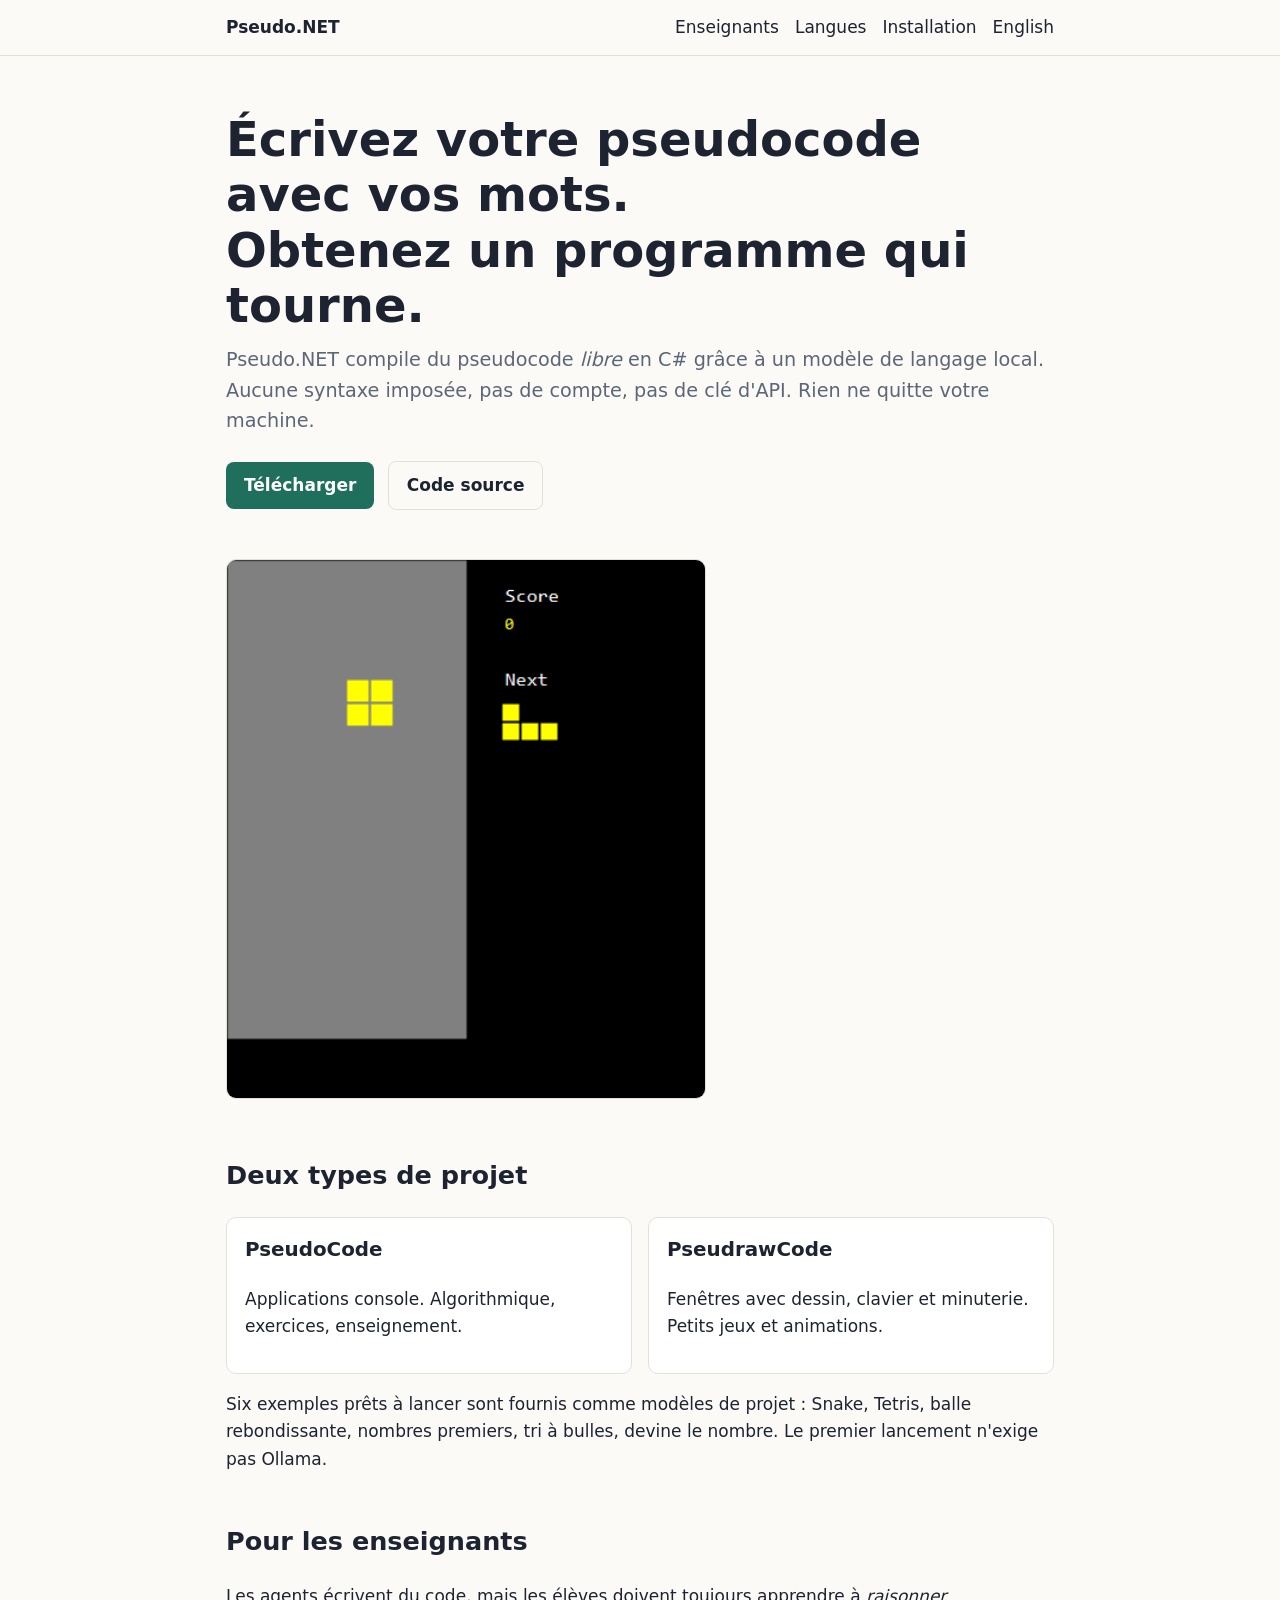
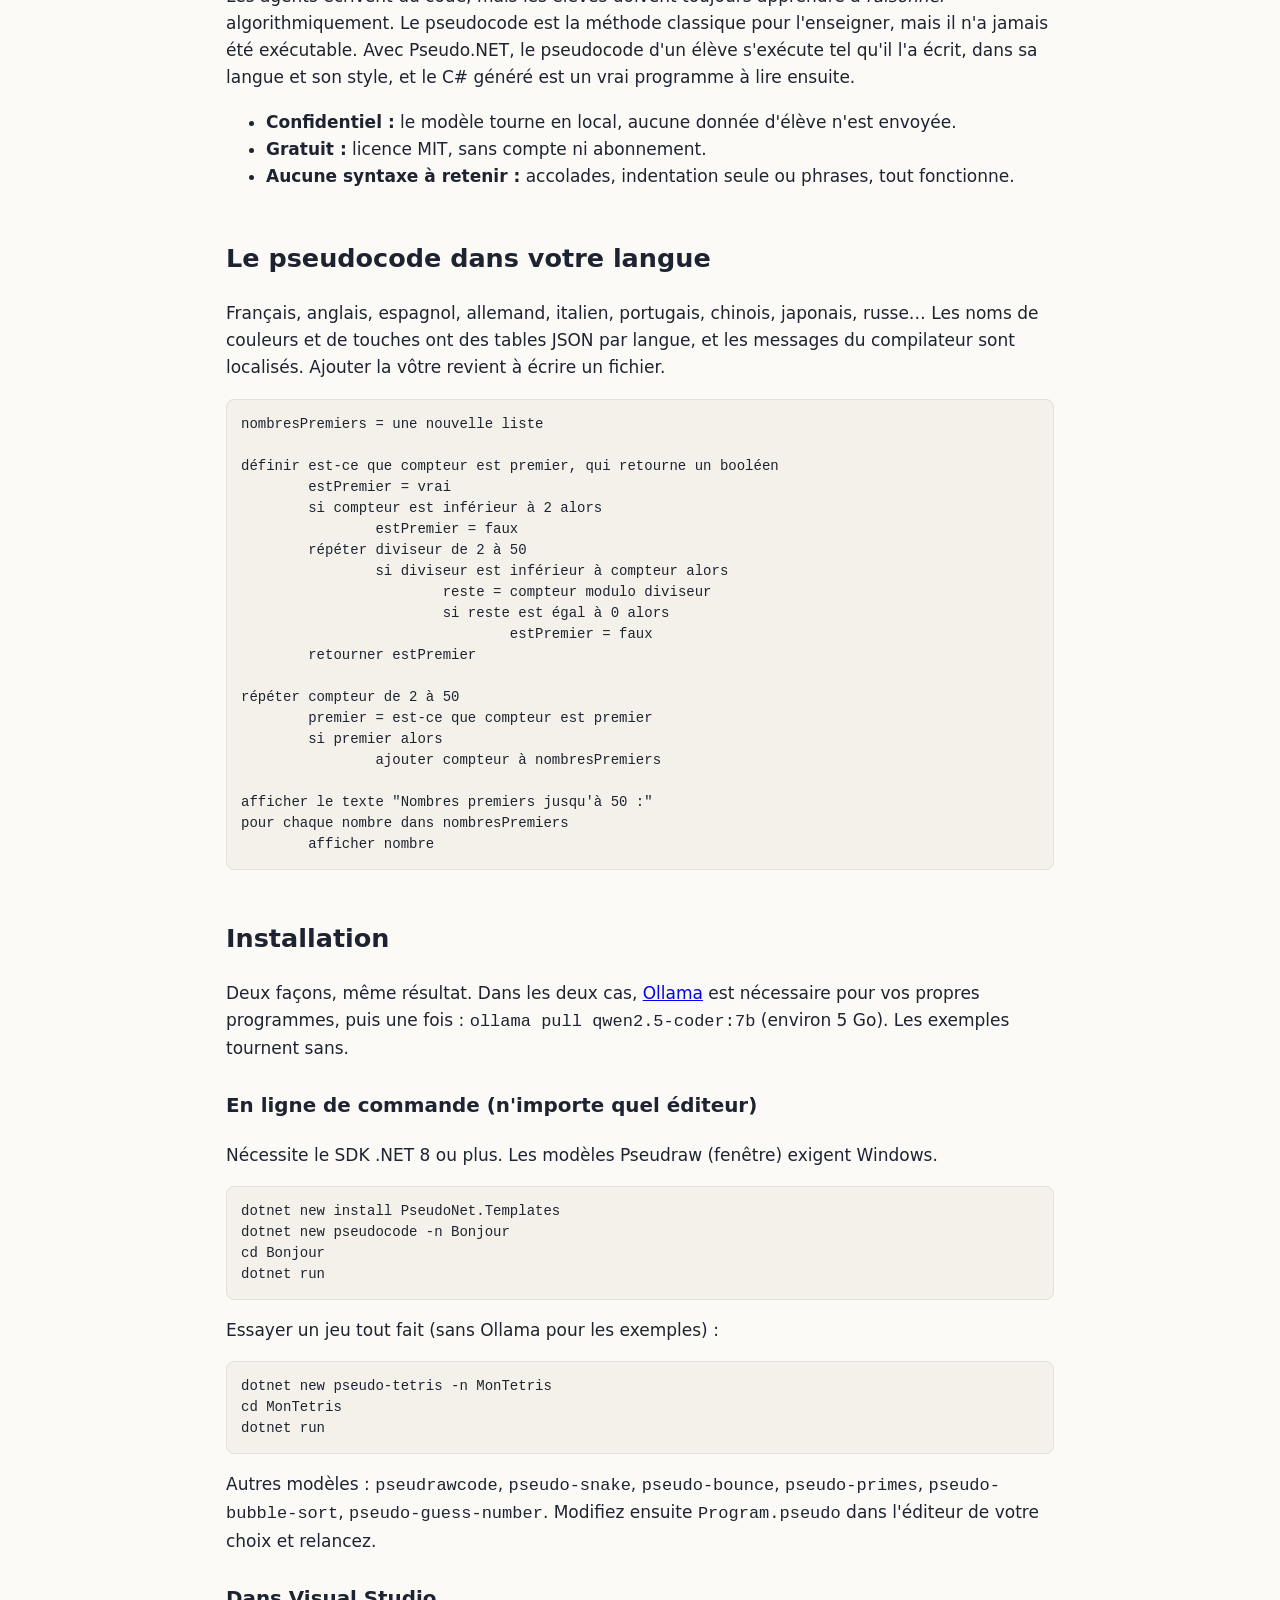
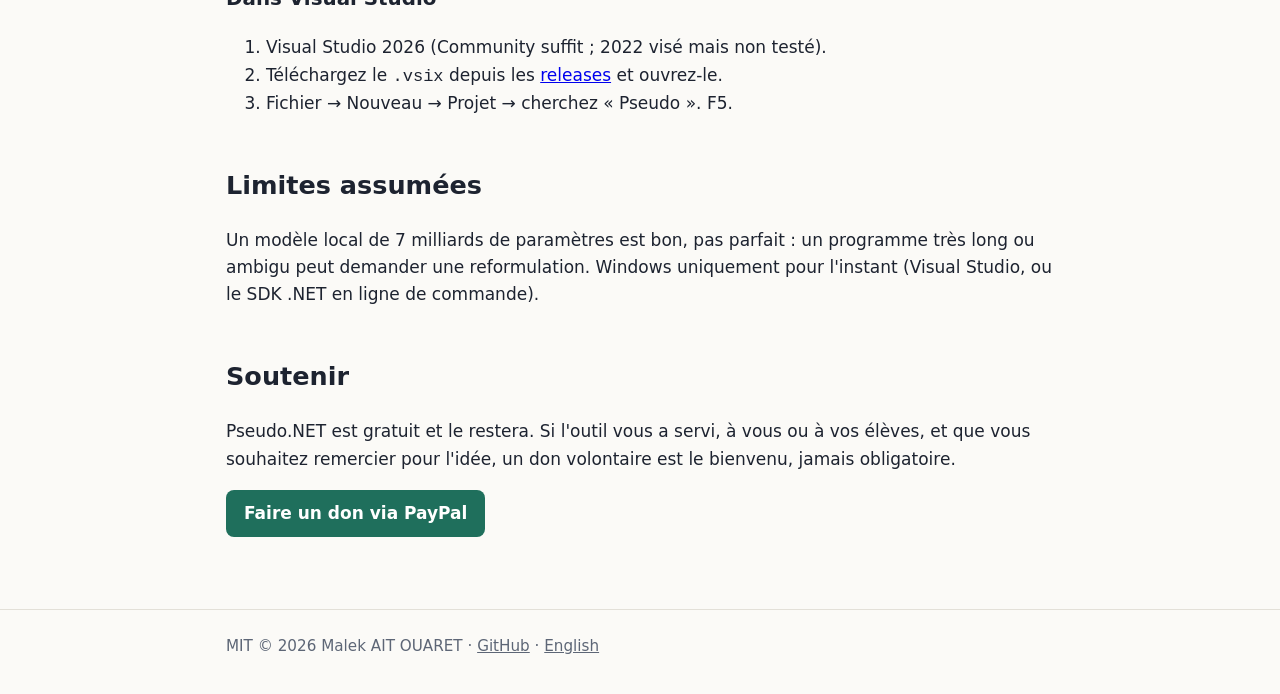
==== fr/index.html @ 1992e09d "Pseudo.NET website (English and French) Co-Authored-By: Claude Sonnet 5.5 <noreply@anthropic.com>" ====
<!doctype html>
<html lang="fr">
<head>
<meta charset="utf-8">
<meta name="viewport" content="width=device-width, initial-scale=1">
<title>Pseudo.NET</title>
<meta name="description" content="Écrivez du pseudocode libre dans votre langue et compilez-le en C# avec un LLM local. Gratuit, MIT, sans compte, rien ne quitte votre machine.">
<link rel="stylesheet" href="../style.css">
</head>
<body>
<header class="top"><div class="wrap">
  <a class="brand" href="./">Pseudo.NET</a>
  <nav><a href="#enseignants">Enseignants</a><a href="#langues">Langues</a><a href="#installation">Installation</a><a href="../">English</a></nav>
</div></header>

<main class="wrap">
  <section class="hero">
    <h1>Écrivez votre pseudocode avec vos mots.<br>Obtenez un programme qui tourne.</h1>
    <p class="lead">Pseudo.NET compile du pseudocode <em>libre</em> en C# grâce à un modèle de langage local. Aucune syntaxe imposée, pas de compte, pas de clé d'API. Rien ne quitte votre machine.</p>
    <a class="btn" href="https://github.com/pseudonet-lang/pseudonet/releases">Télécharger</a>
    <a class="btn alt" href="https://github.com/pseudonet-lang/pseudonet">Code source</a>
  </section>

  <p><img class="demo" src="../assets/demo-tetris.gif" alt="Tetris en cours d'exécution, écrit en pseudocode" width="480"></p>

  <h2>Deux types de projet</h2>
  <div class="grid">
    <div class="card"><h3>PseudoCode</h3><p>Applications console. Algorithmique, exercices, enseignement.</p></div>
    <div class="card"><h3>PseudrawCode</h3><p>Fenêtres avec dessin, clavier et minuterie. Petits jeux et animations.</p></div>
  </div>
  <p>Six exemples prêts à lancer sont fournis comme modèles de projet : Snake, Tetris, balle rebondissante, nombres premiers, tri à bulles, devine le nombre. Le premier lancement n'exige pas Ollama.</p>

  <h2 id="enseignants">Pour les enseignants</h2>
  <p>Les agents écrivent du code, mais les élèves doivent toujours apprendre à <em>raisonner</em> algorithmiquement. Le pseudocode est la méthode classique pour l'enseigner, mais il n'a jamais été exécutable. Avec Pseudo.NET, le pseudocode d'un élève s'exécute tel qu'il l'a écrit, dans sa langue et son style, et le C# généré est un vrai programme à lire ensuite.</p>
  <ul>
    <li><strong>Confidentiel :</strong> le modèle tourne en local, aucune donnée d'élève n'est envoyée.</li>
    <li><strong>Gratuit :</strong> licence MIT, sans compte ni abonnement.</li>
    <li><strong>Aucune syntaxe à retenir :</strong> accolades, indentation seule ou phrases, tout fonctionne.</li>
  </ul>

  <h2 id="langues">Le pseudocode dans votre langue</h2>
  <p>Français, anglais, espagnol, allemand, italien, portugais, chinois, japonais, russe… Les noms de couleurs et de touches ont des tables JSON par langue, et les messages du compilateur sont localisés. Ajouter la vôtre revient à écrire un fichier.</p>
<pre>nombresPremiers = une nouvelle liste

définir est-ce que compteur est premier, qui retourne un booléen
	estPremier = vrai
	si compteur est inférieur à 2 alors
		estPremier = faux
	répéter diviseur de 2 à 50
		si diviseur est inférieur à compteur alors
			reste = compteur modulo diviseur
			si reste est égal à 0 alors
				estPremier = faux
	retourner estPremier

répéter compteur de 2 à 50
	premier = est-ce que compteur est premier
	si premier alors
		ajouter compteur à nombresPremiers

afficher le texte "Nombres premiers jusqu'à 50 :"
pour chaque nombre dans nombresPremiers
	afficher nombre</pre>

  <h2 id="installation">Installation</h2>
  <p>Deux façons, même résultat. Dans les deux cas, <a href="https://ollama.com">Ollama</a> est nécessaire pour vos propres programmes, puis une fois : <code>ollama pull qwen2.5-coder:7b</code> (environ 5 Go). Les exemples tournent sans.</p>

  <h3>En ligne de commande (n'importe quel éditeur)</h3>
  <p>Nécessite le SDK .NET 8 ou plus. Les modèles Pseudraw (fenêtre) exigent Windows.</p>
<pre>dotnet new install PseudoNet.Templates
dotnet new pseudocode -n Bonjour
cd Bonjour
dotnet run</pre>
  <p>Essayer un jeu tout fait (sans Ollama pour les exemples) :</p>
<pre>dotnet new pseudo-tetris -n MonTetris
cd MonTetris
dotnet run</pre>
  <p>Autres modèles : <code>pseudrawcode</code>, <code>pseudo-snake</code>, <code>pseudo-bounce</code>, <code>pseudo-primes</code>, <code>pseudo-bubble-sort</code>, <code>pseudo-guess-number</code>. Modifiez ensuite <code>Program.pseudo</code> dans l'éditeur de votre choix et relancez.</p>

  <h3>Dans Visual Studio</h3>
  <ol>
    <li>Visual Studio 2026 (Community suffit ; 2022 visé mais non testé).</li>
    <li>Téléchargez le <code>.vsix</code> depuis les <a href="https://github.com/pseudonet-lang/pseudonet/releases">releases</a> et ouvrez-le.</li>
    <li>Fichier → Nouveau → Projet → cherchez « Pseudo ». F5.</li>
  </ol>

    <h2>Limites assumées</h2>
  <p>Un modèle local de 7 milliards de paramètres est bon, pas parfait : un programme très long ou ambigu peut demander une reformulation. Windows uniquement pour l'instant (Visual Studio, ou le SDK .NET en ligne de commande).</p>

  <h2 id="soutenir">Soutenir</h2>
  <p>Pseudo.NET est gratuit et le restera. Si l'outil vous a servi, à vous ou à vos élèves, et que vous souhaitez remercier pour l'idée, un don volontaire est le bienvenu, jamais obligatoire.</p>
  <a class="btn" href="https://www.paypal.me/YOUR-PAYPAL-HANDLE">Faire un don via PayPal</a>
</main>

<footer><div class="wrap">MIT © 2026 Malek AIT OUARET · <a href="https://github.com/pseudonet-lang/pseudonet">GitHub</a> · <a href="../">English</a></div></footer>
</body>
</html>
---- style.css ----
:root {
  --bg: #fbfaf7; --fg: #1d2330; --muted: #5d6676; --accent: #1f6f5c; --accent-fg: #fff;
  --card: #fff; --border: #e3e0d8; --code-bg: #f3f1ea;
}
@media (prefers-color-scheme: dark) {
  :root:not([data-theme="light"]) {
    --bg: #14181f; --fg: #e8eaee; --muted: #9aa3b2; --accent: #4cc2a1; --accent-fg: #0b1512;
    --card: #1b2029; --border: #2a303c; --code-bg: #10141a;
  }
}
* { box-sizing: border-box; }
body { margin: 0; background: var(--bg); color: var(--fg);
  font: 17px/1.6 system-ui, -apple-system, "Segoe UI", sans-serif; }
.wrap { max-width: 860px; margin: 0 auto; padding: 0 16px; }
header.top { border-bottom: 1px solid var(--border); }
header.top .wrap { display: flex; justify-content: space-between; align-items: center; padding-top: 14px; padding-bottom: 14px; }
header.top a { color: var(--fg); text-decoration: none; margin-left: 16px; }
header.top .brand { font-weight: 700; margin-left: 0; }
.hero { padding: 56px 0 24px; }
.hero h1 { font-size: clamp(2rem, 6vw, 3rem); line-height: 1.15; margin: 0 0 12px; }
.hero p.lead { font-size: 1.2rem; color: var(--muted); margin: 0 0 24px; }
.btn { display: inline-block; padding: 10px 18px; border-radius: 8px; text-decoration: none;
  background: var(--accent); color: var(--accent-fg); font-weight: 600; margin: 0 8px 8px 0; }
.btn.alt { background: transparent; color: var(--fg); border: 1px solid var(--border); }
h2 { margin-top: 48px; }
.grid { display: grid; grid-template-columns: repeat(auto-fit, minmax(240px, 1fr)); gap: 16px; }
.card { background: var(--card); border: 1px solid var(--border); border-radius: 10px; padding: 16px 18px; }
.card h3 { margin-top: 0; }
pre { background: var(--code-bg); border: 1px solid var(--border); border-radius: 8px;
  padding: 14px; overflow-x: auto; font: 14px/1.5 ui-monospace, Consolas, monospace; }
code { font-family: ui-monospace, Consolas, monospace; }
img.demo { max-width: 100%; border-radius: 10px; border: 1px solid var(--border); }
table { border-collapse: collapse; width: 100%; }
th, td { border-bottom: 1px solid var(--border); padding: 8px 10px; text-align: left; }
footer { margin-top: 64px; border-top: 1px solid var(--border); padding: 24px 0 40px; color: var(--muted); font-size: 0.95rem; }
footer a { color: var(--muted); }
h3 { margin-top: 28px; }
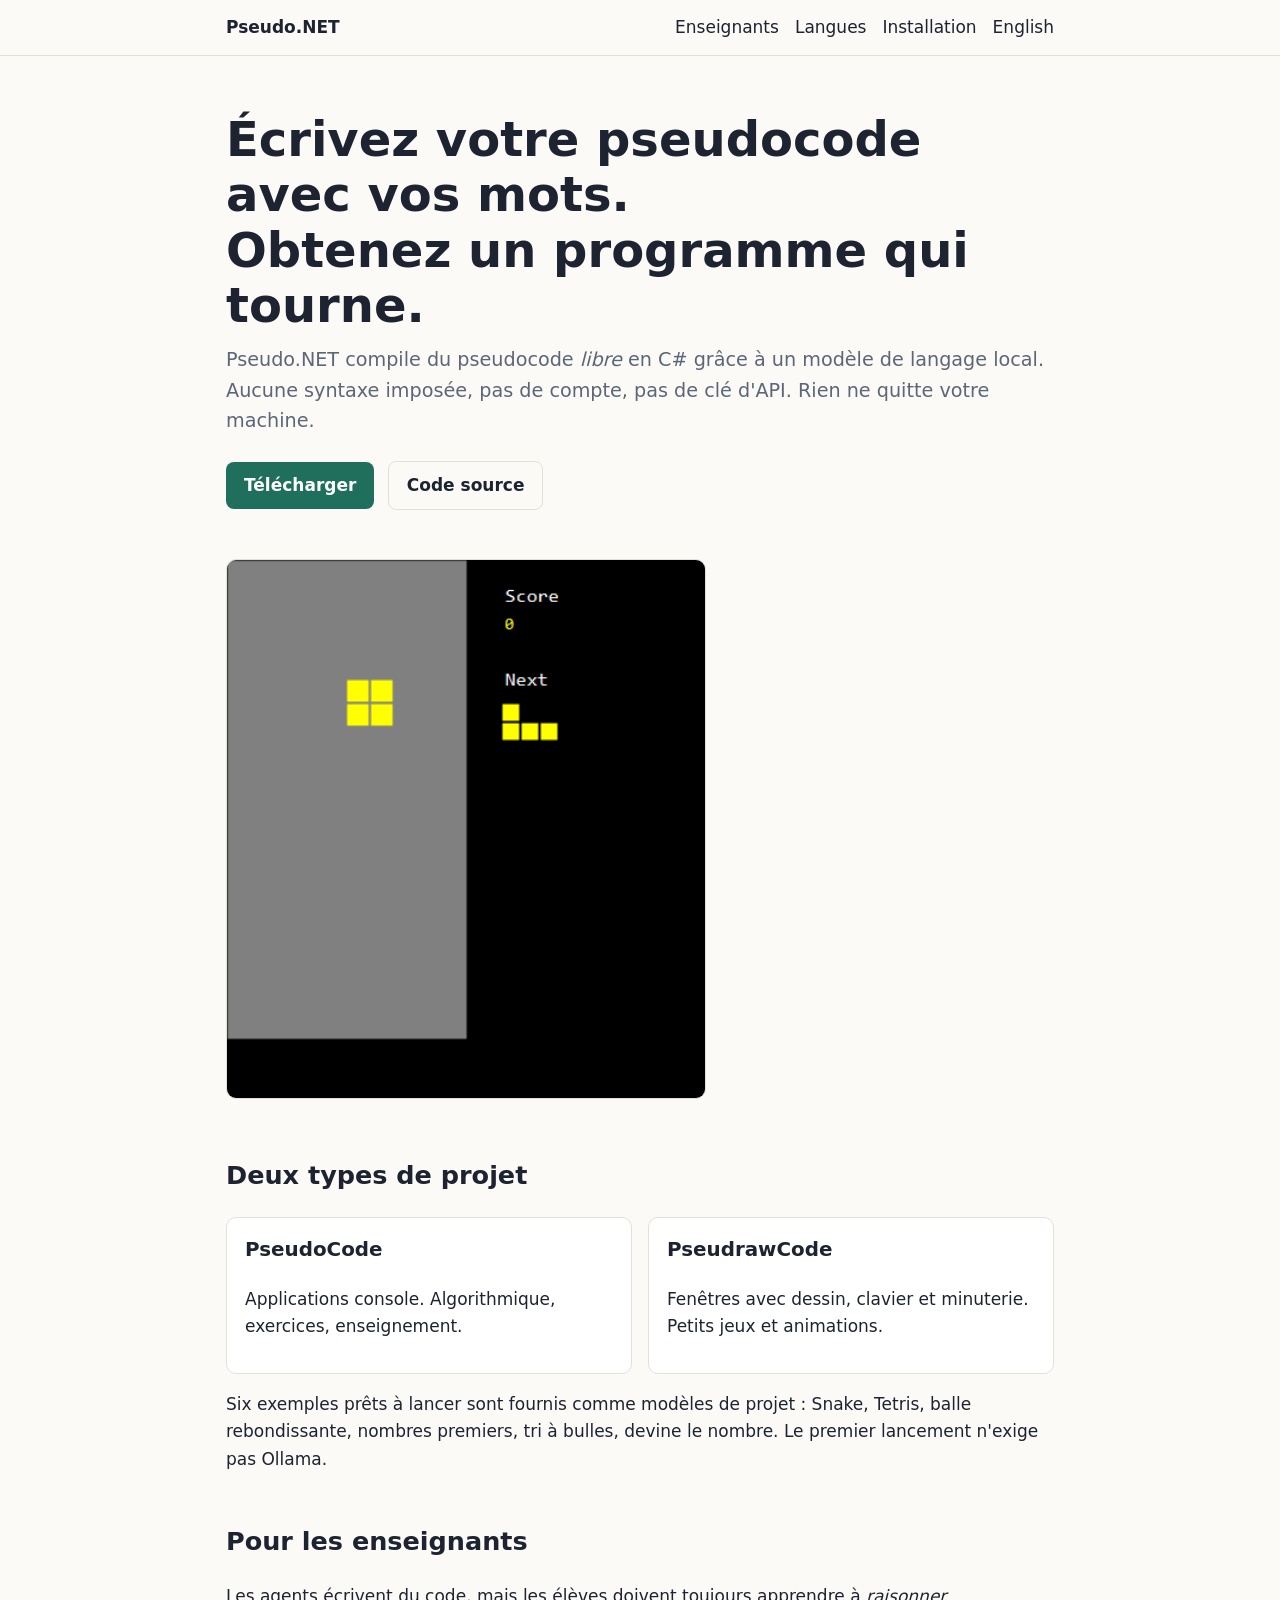
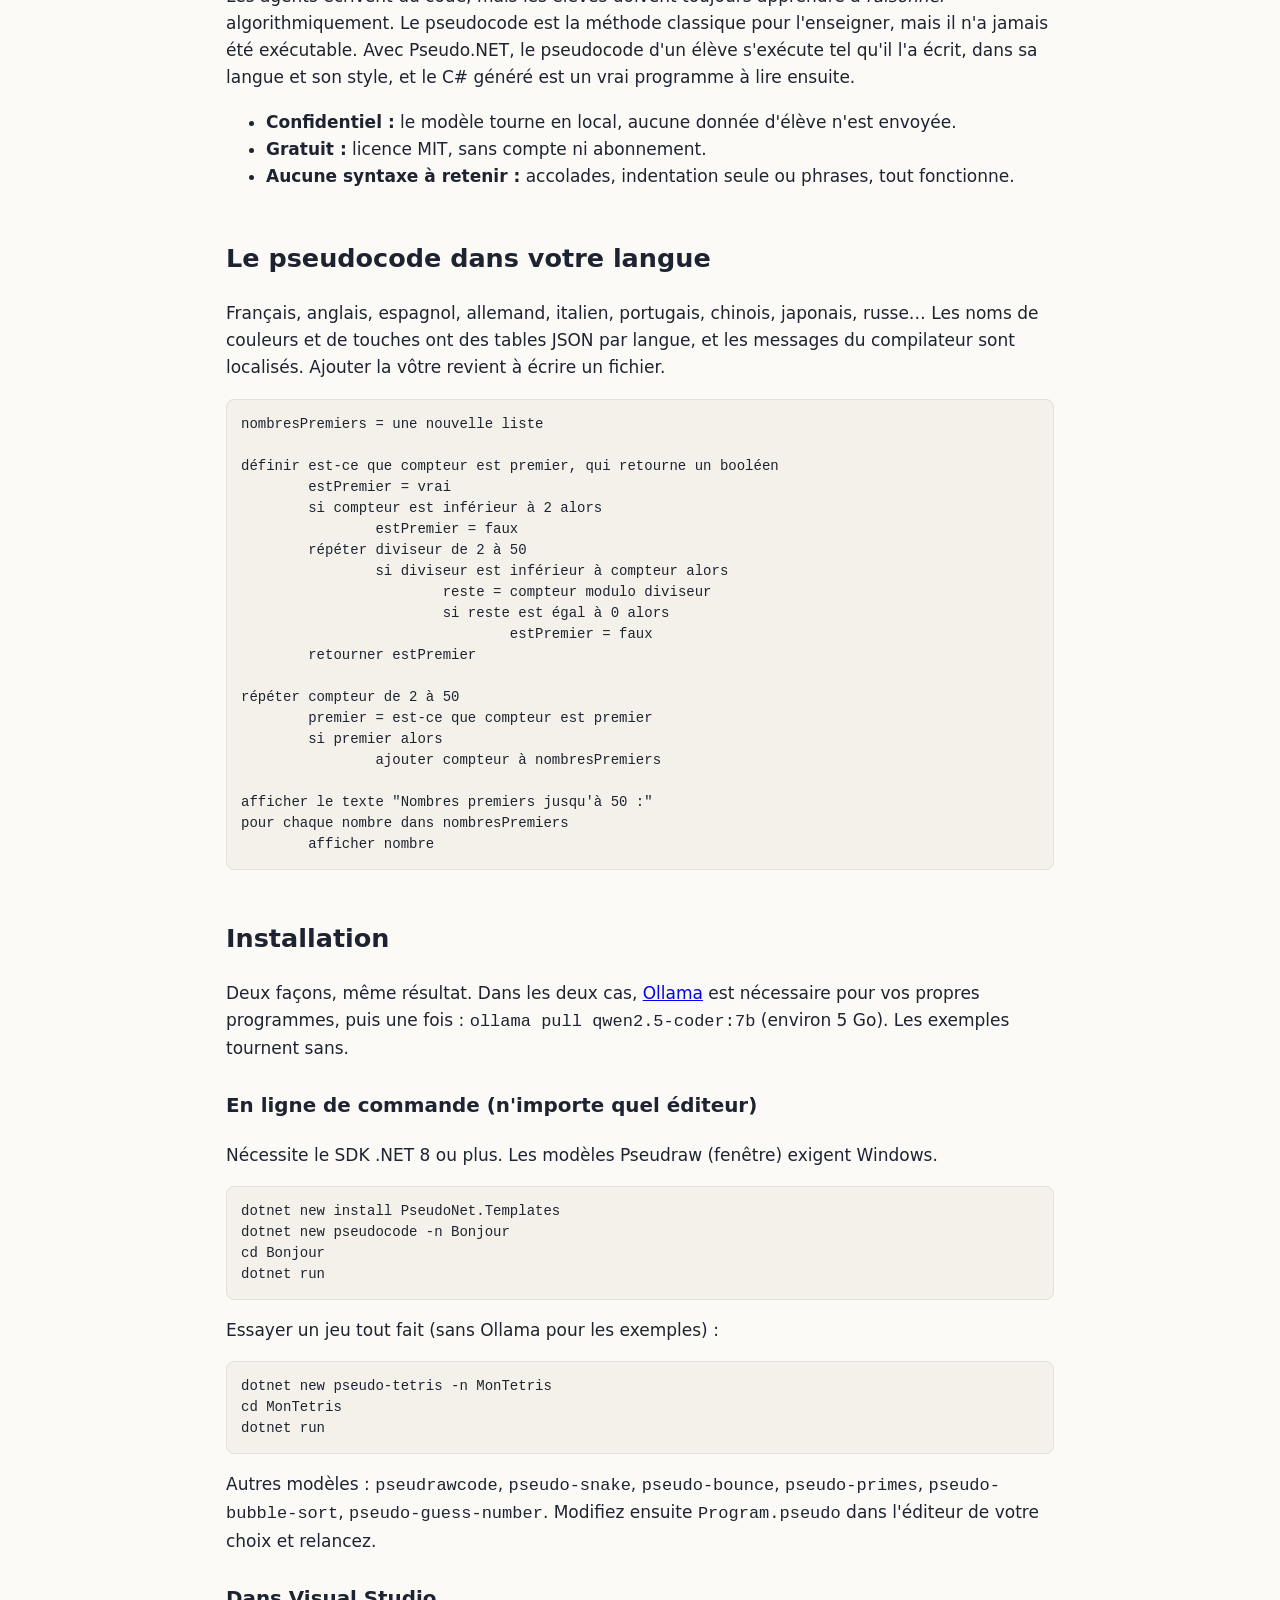
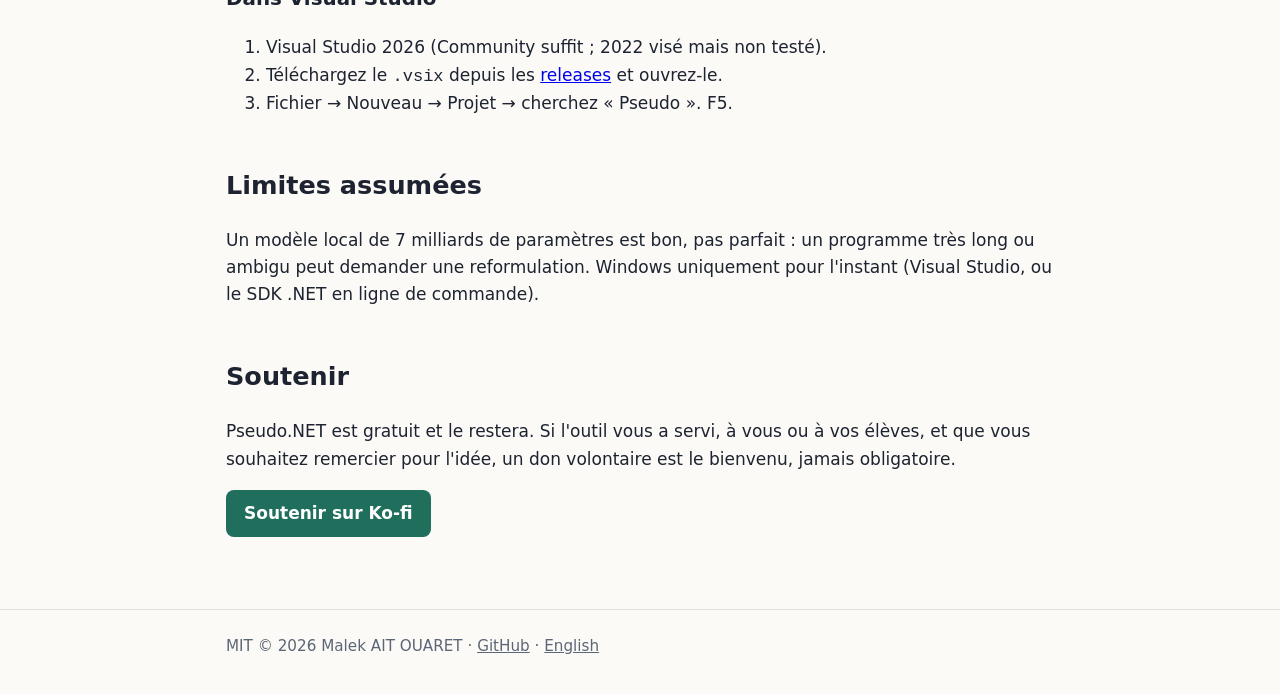
==== commit c3bfb004: "Donations: Ko-fi link Co-Authored-By: Claude Sonnet 5.5 <noreply@anthropic.com>" ====
--- a/fr/index.html
+++ b/fr/index.html
@@ -89,7 +89,7 @@
 
   <h2 id="soutenir">Soutenir</h2>
   <p>Pseudo.NET est gratuit et le restera. Si l'outil vous a servi, à vous ou à vos élèves, et que vous souhaitez remercier pour l'idée, un don volontaire est le bienvenu, jamais obligatoire.</p>
-  <a class="btn" href="https://www.paypal.me/YOUR-PAYPAL-HANDLE">Faire un don via PayPal</a>
+  <a class="btn" href="https://ko-fi.com/pseudonetlang">Soutenir sur Ko-fi</a>
 </main>
 
 <footer><div class="wrap">MIT © 2026 Malek AIT OUARET · <a href="https://github.com/pseudonet-lang/pseudonet">GitHub</a> · <a href="../">English</a></div></footer>
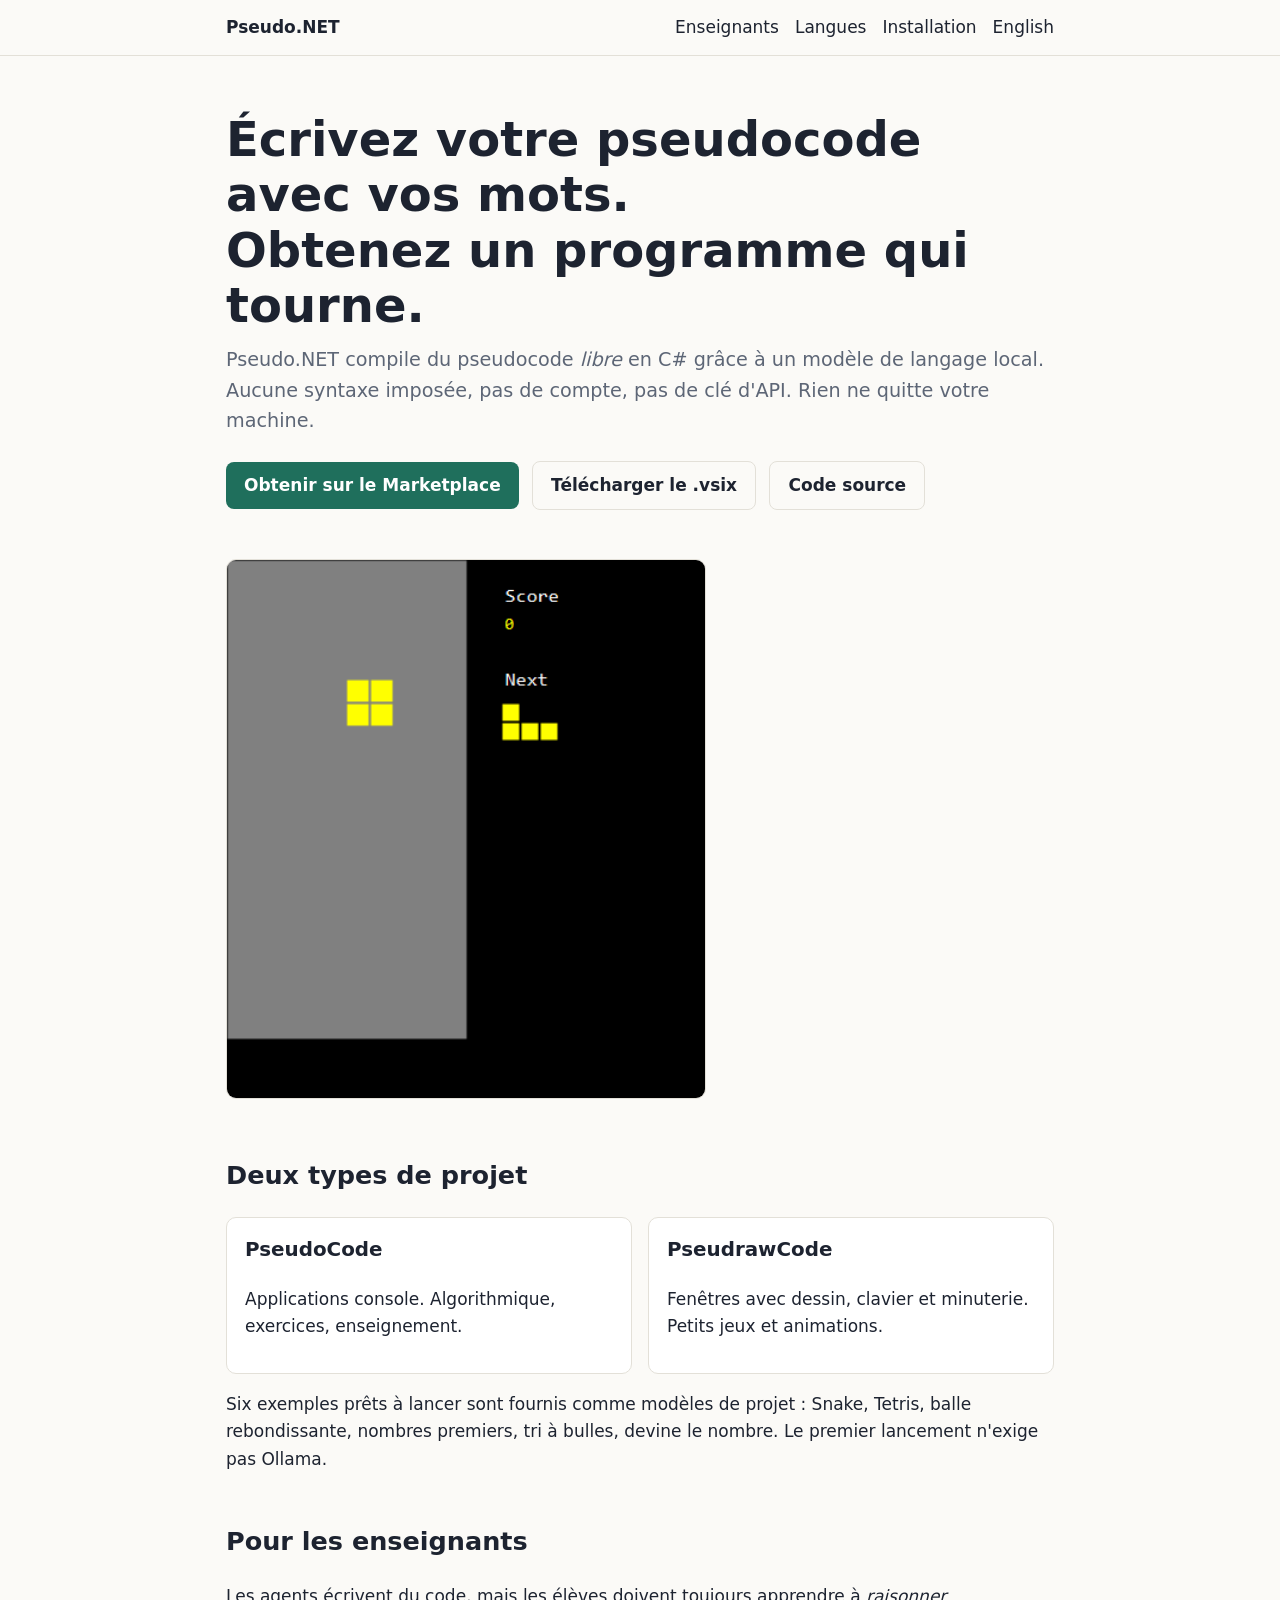
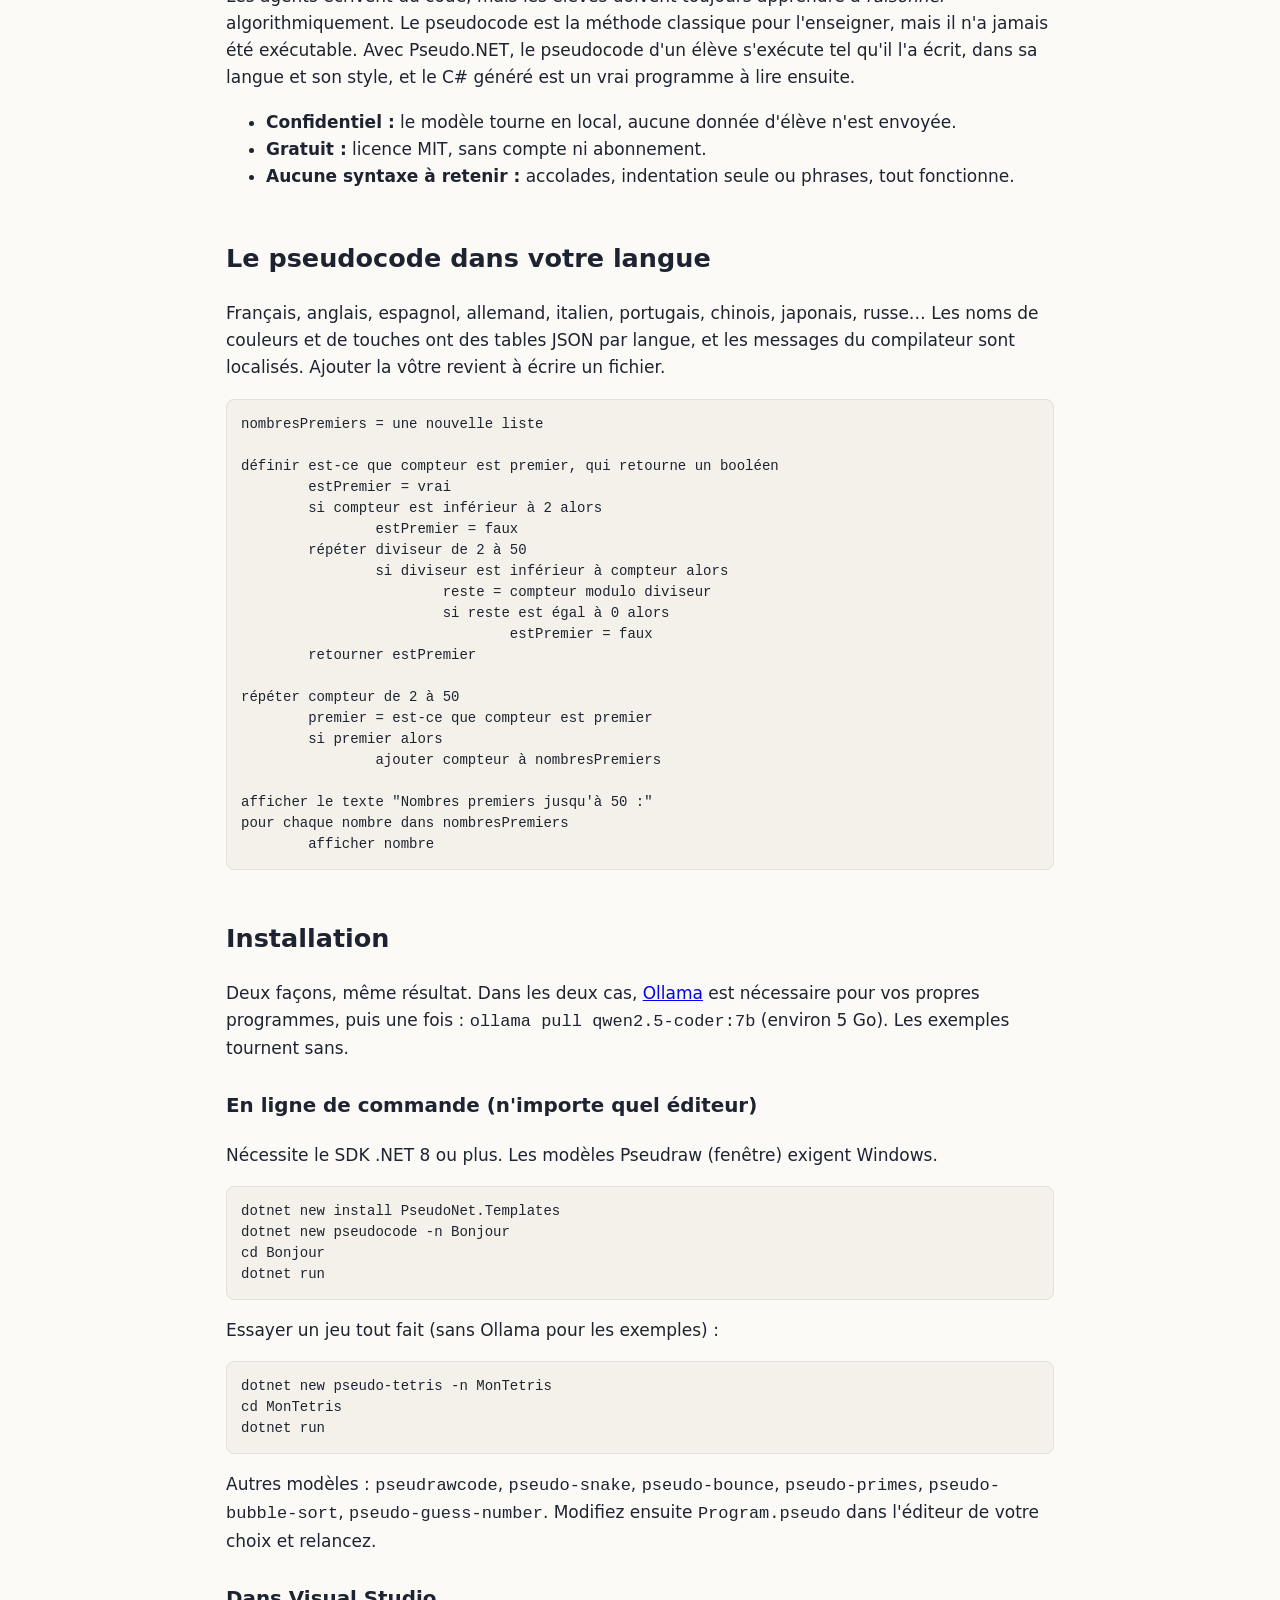
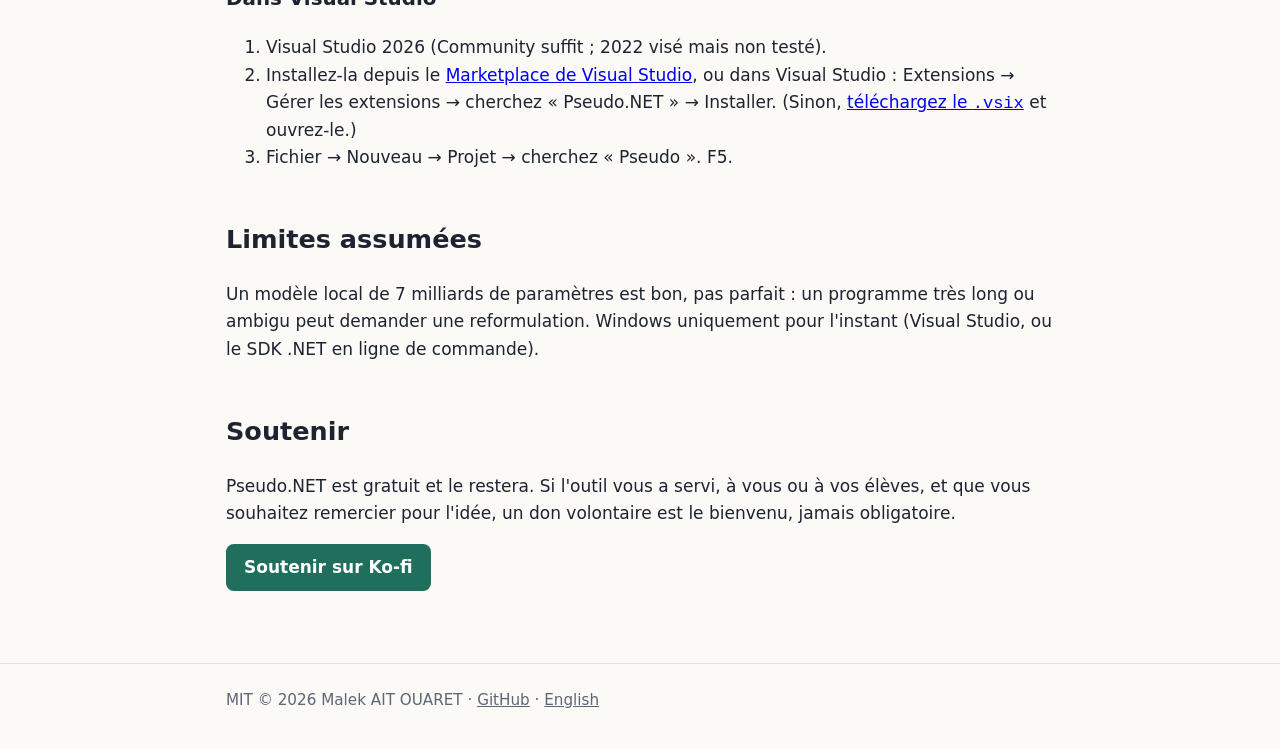
==== commit 5fc3fee6: "Put the Visual Studio Marketplace link first in the install instructions Co-Authored-By: Claude Sonn" ====
--- a/fr/index.html
+++ b/fr/index.html
@@ -17,7 +17,8 @@
   <section class="hero">
     <h1>Écrivez votre pseudocode avec vos mots.<br>Obtenez un programme qui tourne.</h1>
     <p class="lead">Pseudo.NET compile du pseudocode <em>libre</em> en C# grâce à un modèle de langage local. Aucune syntaxe imposée, pas de compte, pas de clé d'API. Rien ne quitte votre machine.</p>
-    <a class="btn" href="https://github.com/pseudonet-lang/pseudonet/releases">Télécharger</a>
+    <a class="btn" href="https://marketplace.visualstudio.com/items?itemName=pseudonet-lang.pseudonet">Obtenir sur le Marketplace</a>
+    <a class="btn alt" href="https://github.com/pseudonet-lang/pseudonet/releases/latest/download/PseudoNet.Vsix.vsix">Télécharger le .vsix</a>
     <a class="btn alt" href="https://github.com/pseudonet-lang/pseudonet">Code source</a>
   </section>
 
@@ -80,7 +81,7 @@
   <h3>Dans Visual Studio</h3>
   <ol>
     <li>Visual Studio 2026 (Community suffit ; 2022 visé mais non testé).</li>
-    <li>Téléchargez le <code>.vsix</code> depuis les <a href="https://github.com/pseudonet-lang/pseudonet/releases">releases</a> et ouvrez-le.</li>
+    <li>Installez-la depuis le <a href="https://marketplace.visualstudio.com/items?itemName=pseudonet-lang.pseudonet">Marketplace de Visual Studio</a>, ou dans Visual Studio : Extensions → Gérer les extensions → cherchez « Pseudo.NET » → Installer. (Sinon, <a href="https://github.com/pseudonet-lang/pseudonet/releases/latest/download/PseudoNet.Vsix.vsix">téléchargez le <code>.vsix</code></a> et ouvrez-le.)</li>
     <li>Fichier → Nouveau → Projet → cherchez « Pseudo ». F5.</li>
   </ol>
 
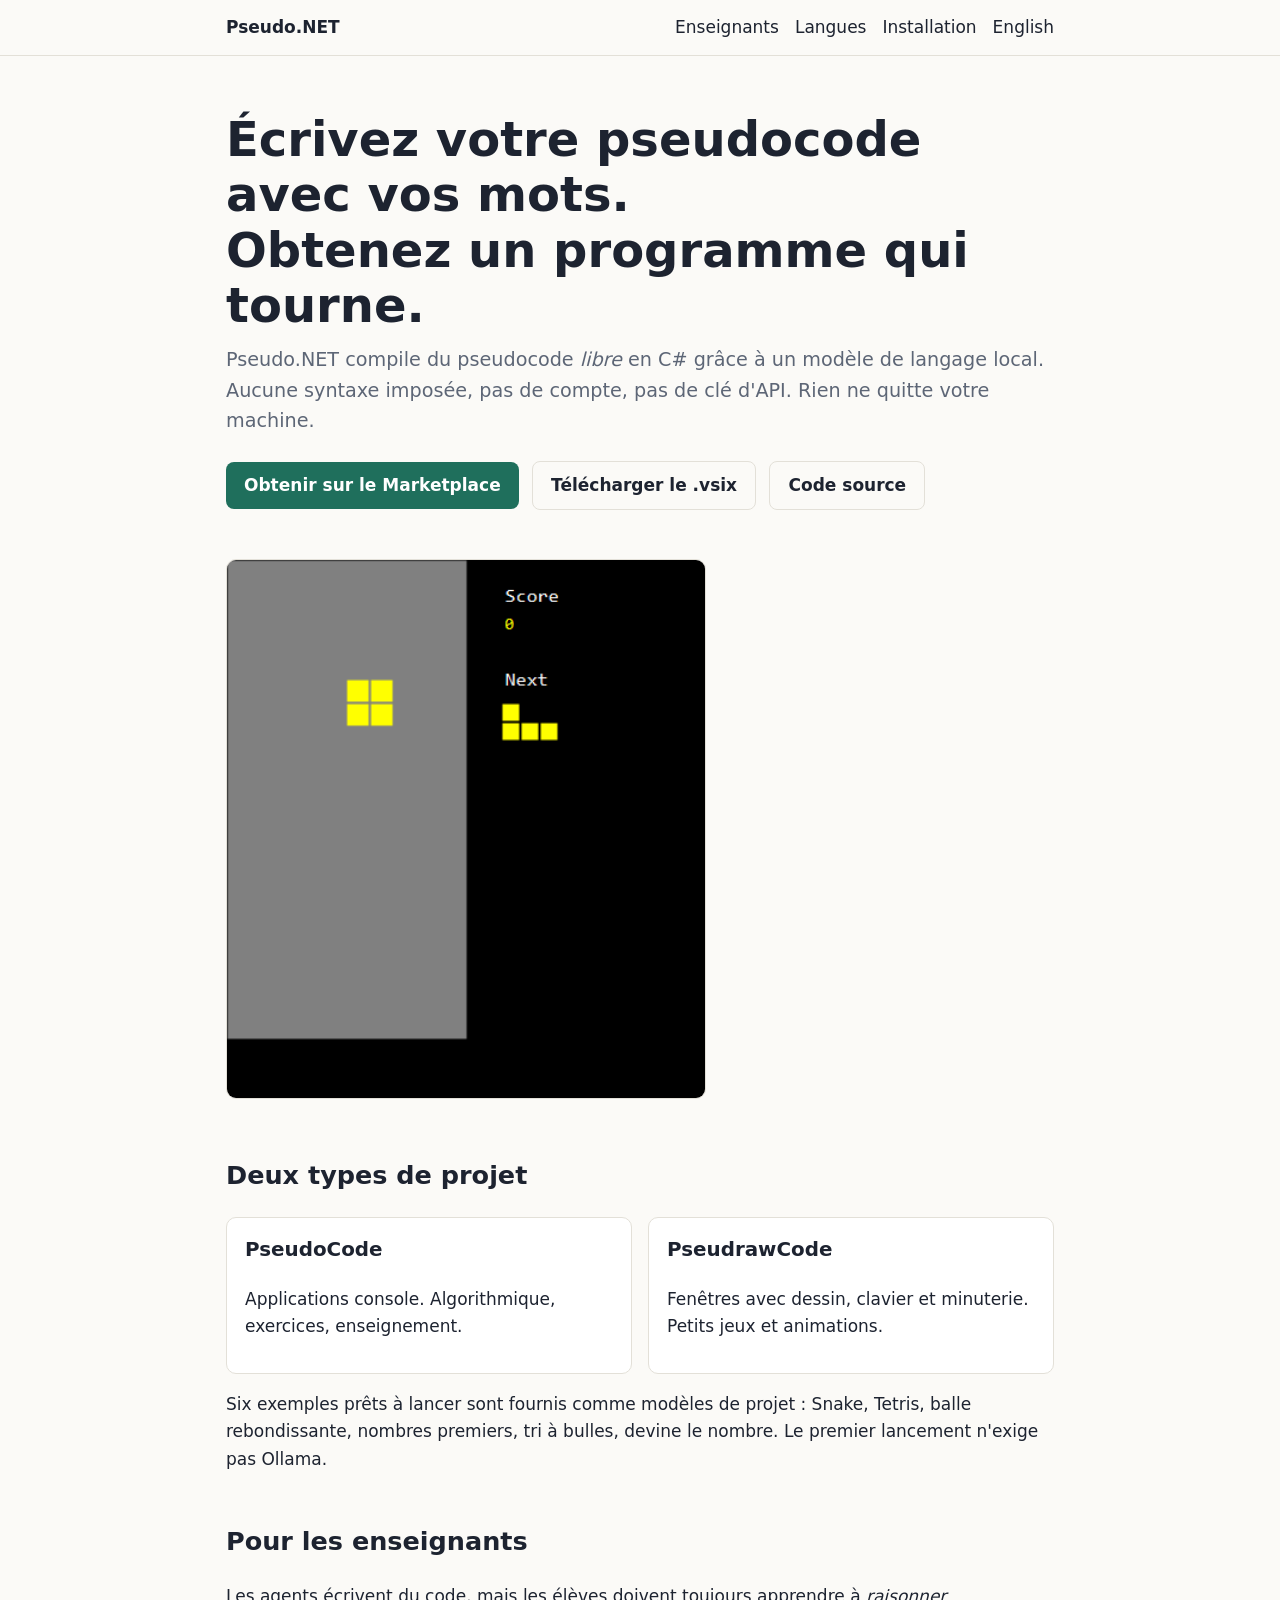
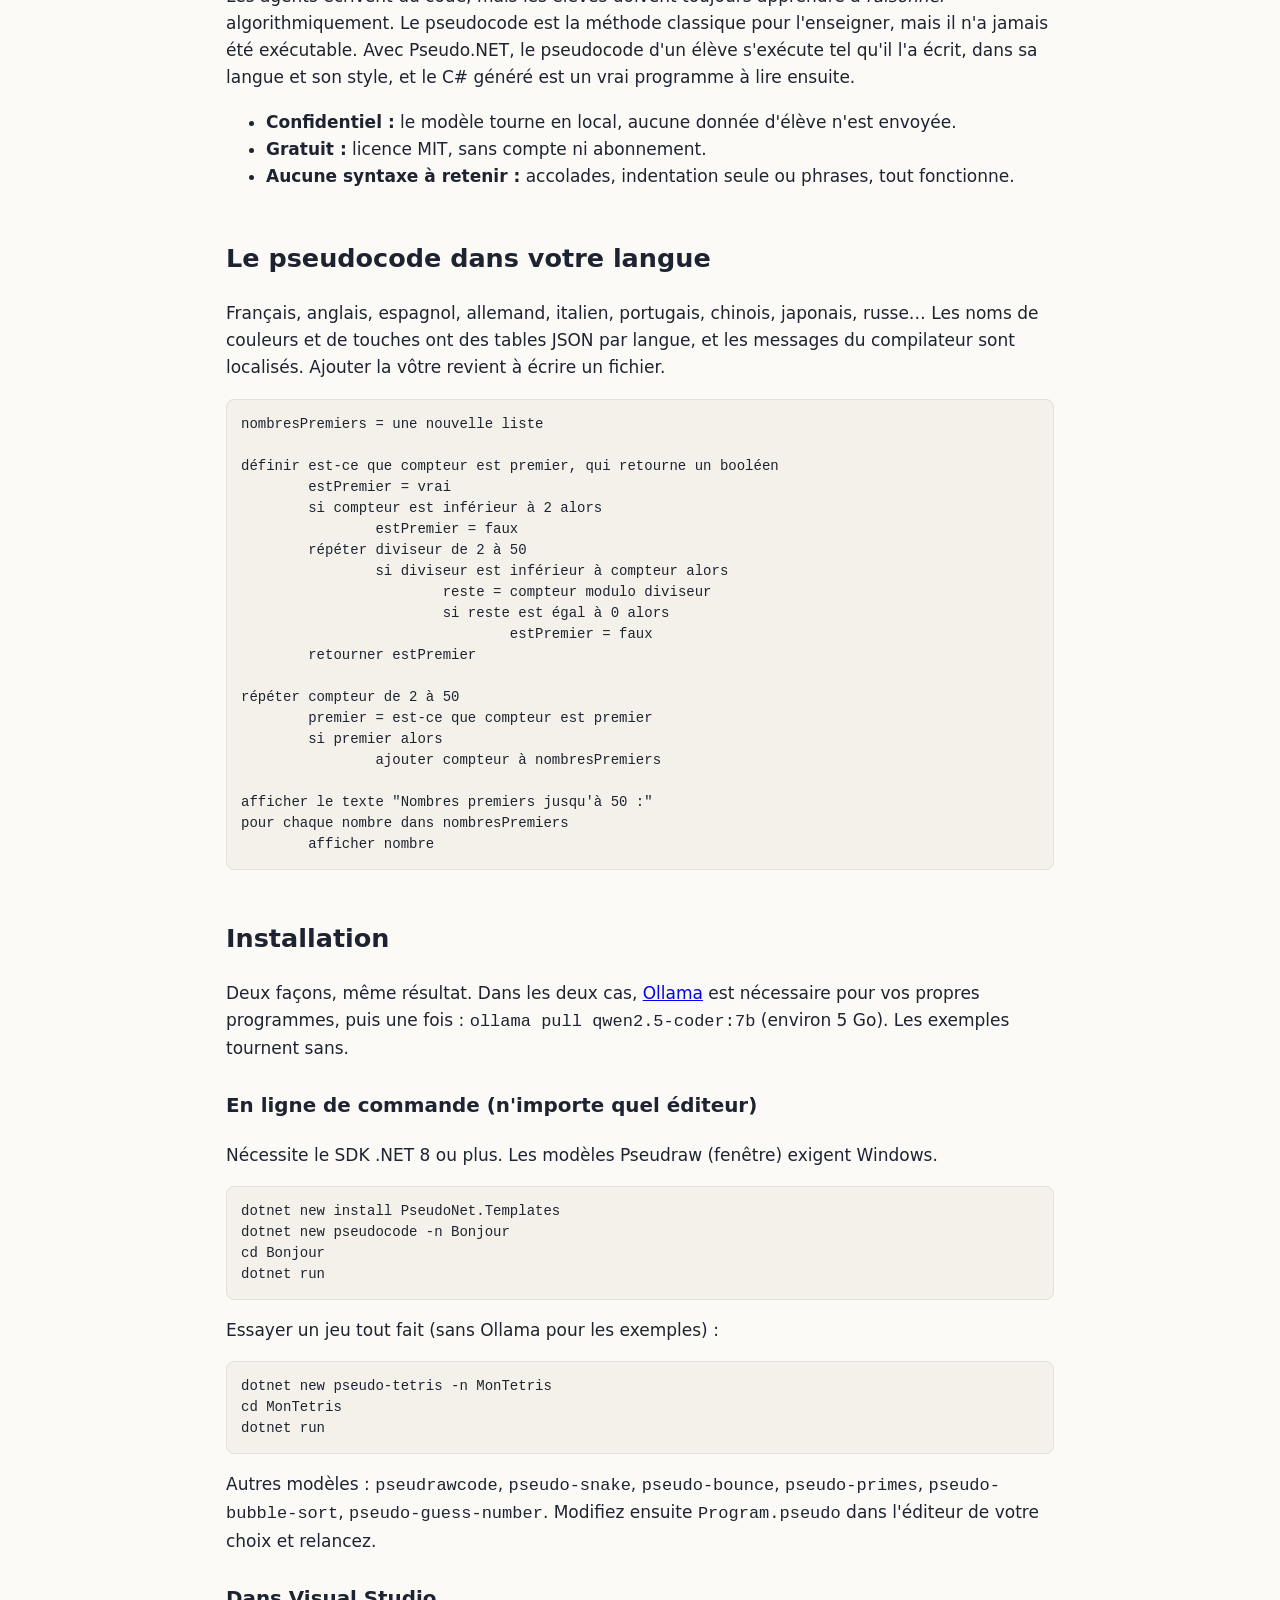
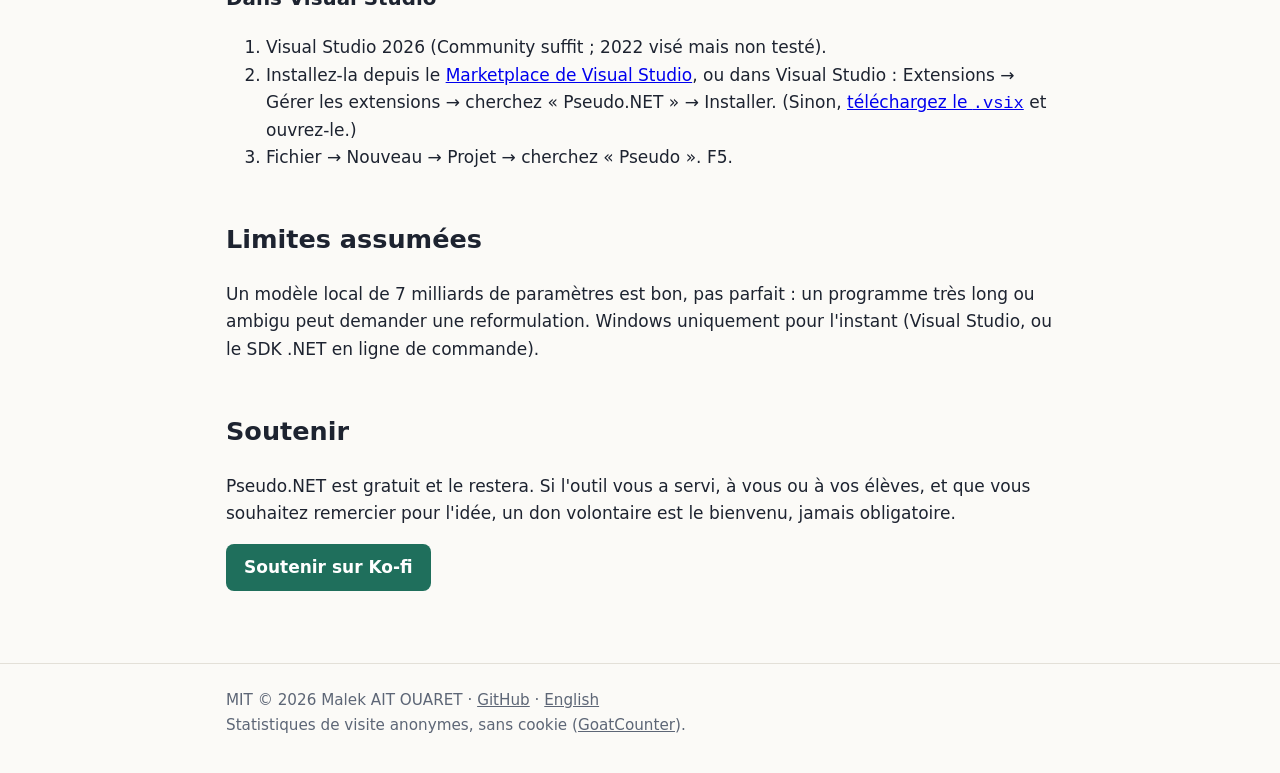
==== commit 6fbc2887: "Add GoatCounter (anonymous, cookie-free visit counts) with a notice in the footer Co-Authored-By: Cl" ====
--- a/fr/index.html
+++ b/fr/index.html
@@ -93,6 +93,8 @@
   <a class="btn" href="https://ko-fi.com/pseudonetlang">Soutenir sur Ko-fi</a>
 </main>
 
-<footer><div class="wrap">MIT © 2026 Malek AIT OUARET · <a href="https://github.com/pseudonet-lang/pseudonet">GitHub</a> · <a href="../">English</a></div></footer>
+<footer><div class="wrap">MIT © 2026 Malek AIT OUARET · <a href="https://github.com/pseudonet-lang/pseudonet">GitHub</a> · <a href="../">English</a><br>Statistiques de visite anonymes, sans cookie (<a href="https://www.goatcounter.com/">GoatCounter</a>).</div></footer>
+<script data-goatcounter="https://pseudonet-lang.goatcounter.com/count"
+        async src="//gc.zgo.at/count.js"></script>
 </body>
 </html>
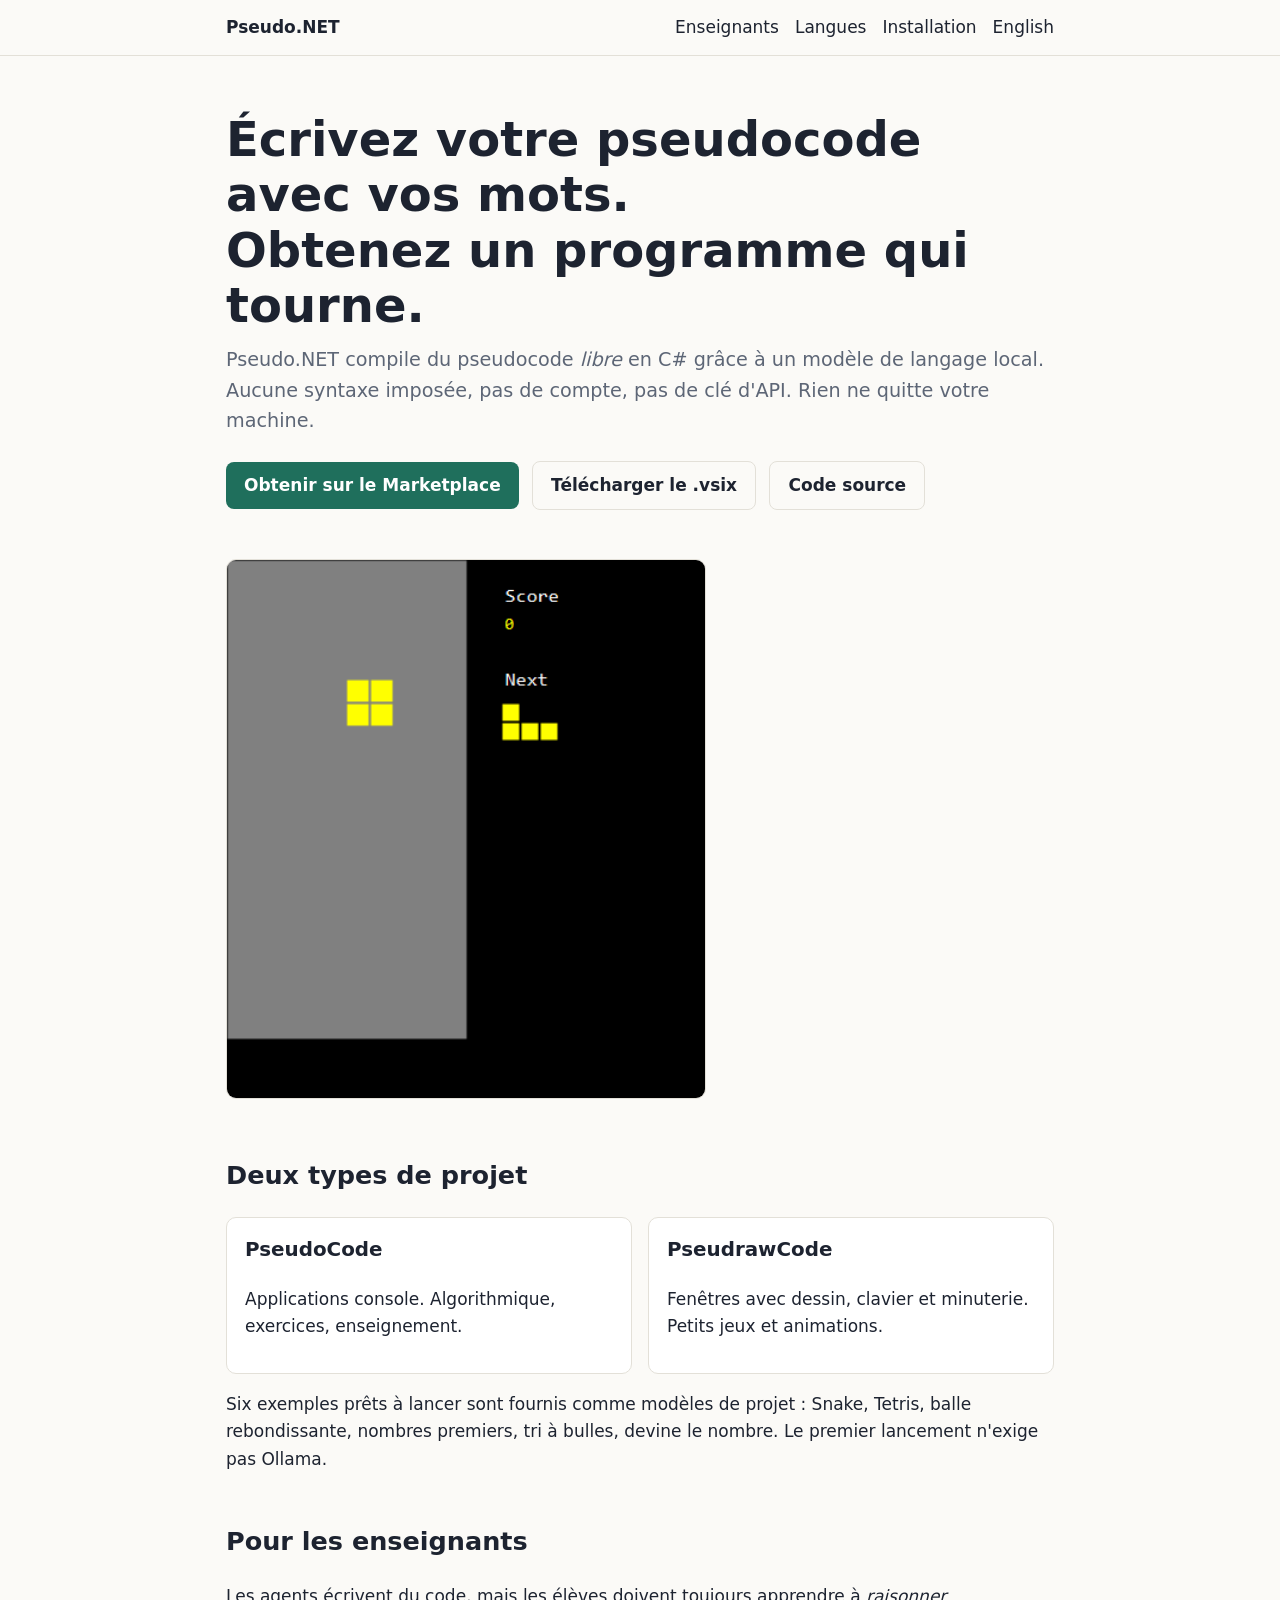
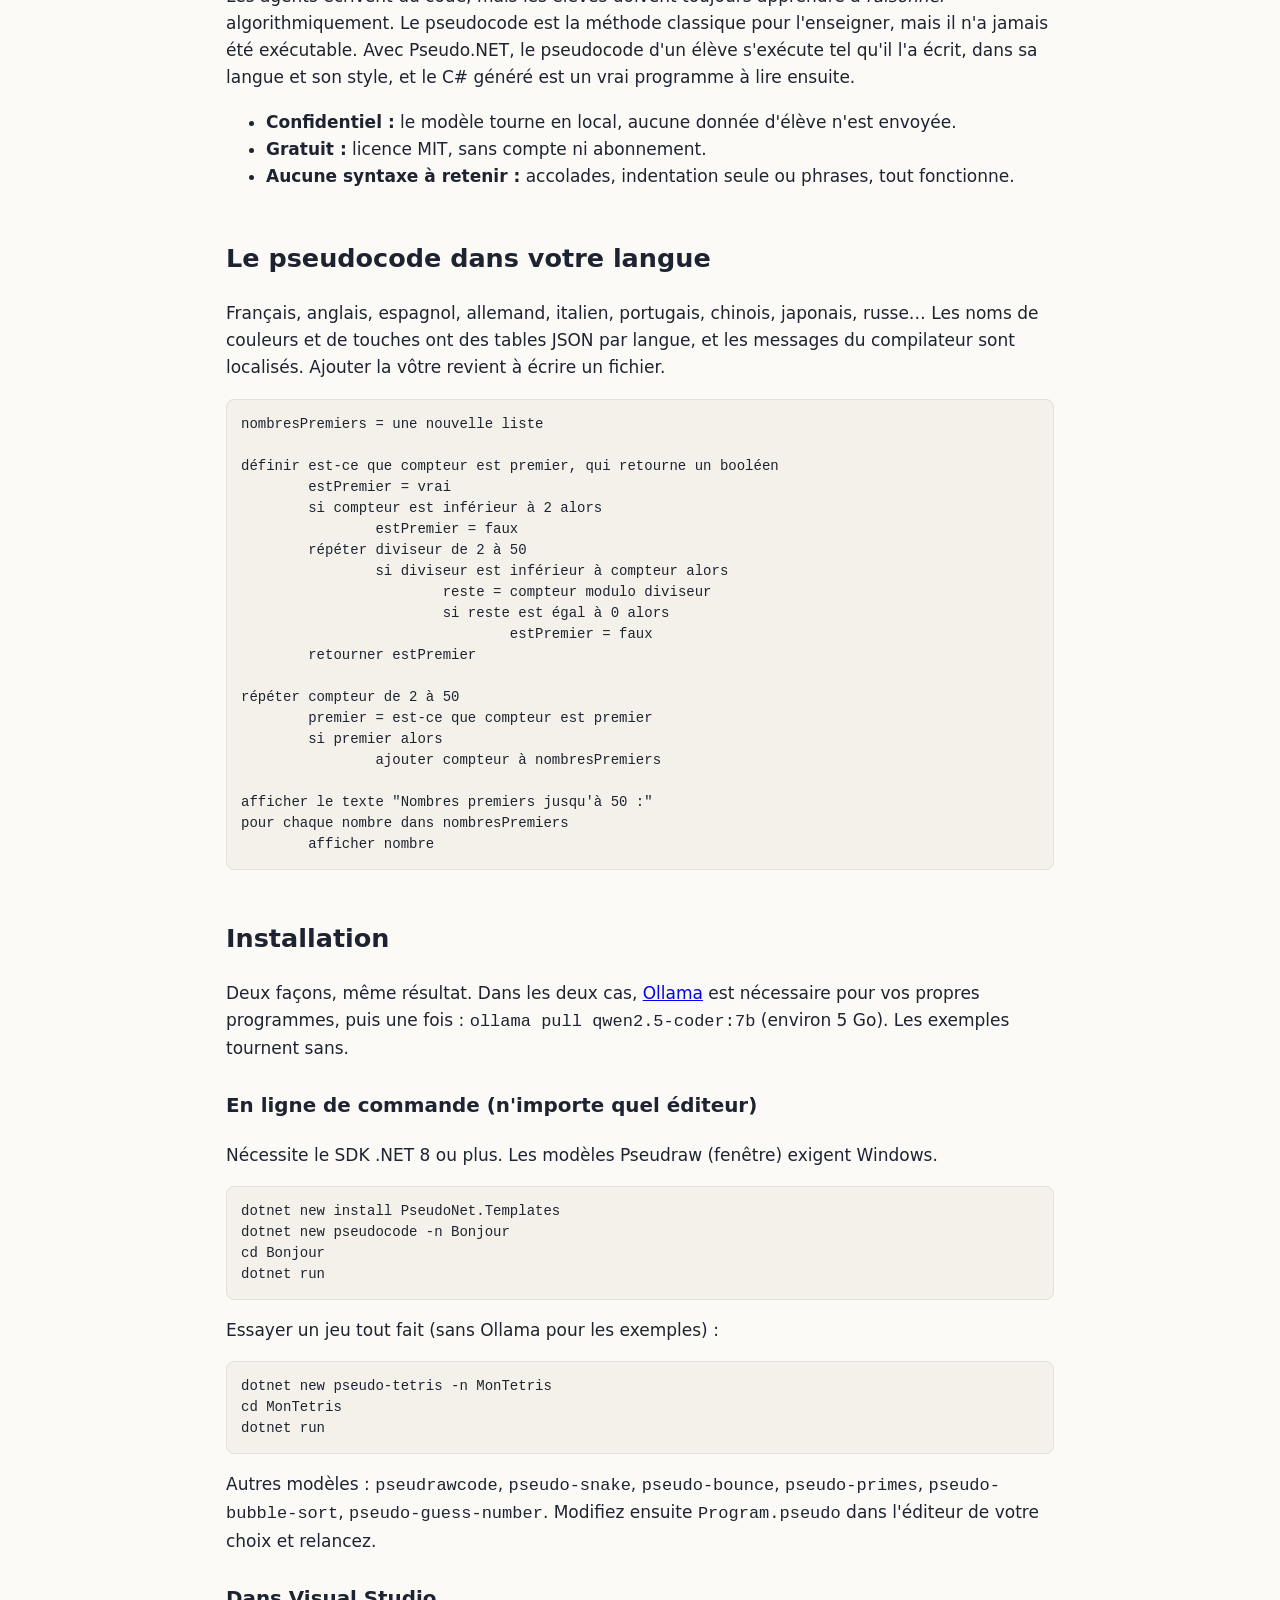
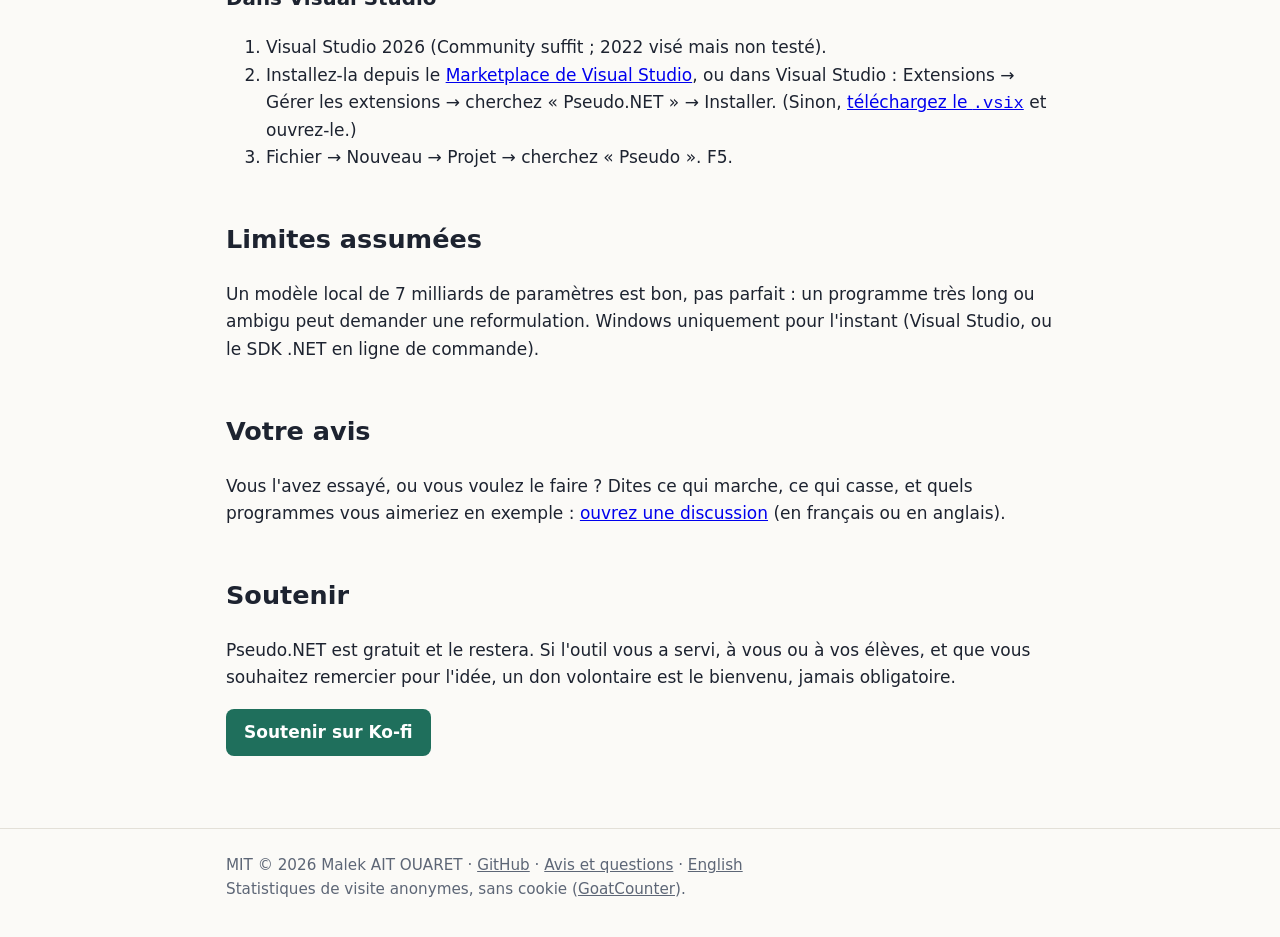
==== commit c55b4e53: "Add a feedback/discussions link (GitHub Discussions enabled) Co-Authored-By: Claude Sonnet 5.5 <nore" ====
--- a/fr/index.html
+++ b/fr/index.html
@@ -88,12 +88,15 @@
     <h2>Limites assumées</h2>
   <p>Un modèle local de 7 milliards de paramètres est bon, pas parfait : un programme très long ou ambigu peut demander une reformulation. Windows uniquement pour l'instant (Visual Studio, ou le SDK .NET en ligne de commande).</p>
 
+  <h2 id="avis">Votre avis</h2>
+  <p>Vous l'avez essayé, ou vous voulez le faire ? Dites ce qui marche, ce qui casse, et quels programmes vous aimeriez en exemple : <a href="https://github.com/pseudonet-lang/pseudonet/discussions">ouvrez une discussion</a> (en français ou en anglais).</p>
+
   <h2 id="soutenir">Soutenir</h2>
   <p>Pseudo.NET est gratuit et le restera. Si l'outil vous a servi, à vous ou à vos élèves, et que vous souhaitez remercier pour l'idée, un don volontaire est le bienvenu, jamais obligatoire.</p>
   <a class="btn" href="https://ko-fi.com/pseudonetlang">Soutenir sur Ko-fi</a>
 </main>
 
-<footer><div class="wrap">MIT © 2026 Malek AIT OUARET · <a href="https://github.com/pseudonet-lang/pseudonet">GitHub</a> · <a href="../">English</a><br>Statistiques de visite anonymes, sans cookie (<a href="https://www.goatcounter.com/">GoatCounter</a>).</div></footer>
+<footer><div class="wrap">MIT © 2026 Malek AIT OUARET · <a href="https://github.com/pseudonet-lang/pseudonet">GitHub</a> · <a href="https://github.com/pseudonet-lang/pseudonet/discussions">Avis et questions</a> · <a href="../">English</a><br>Statistiques de visite anonymes, sans cookie (<a href="https://www.goatcounter.com/">GoatCounter</a>).</div></footer>
 <script data-goatcounter="https://pseudonet-lang.goatcounter.com/count"
         async src="//gc.zgo.at/count.js"></script>
 </body>
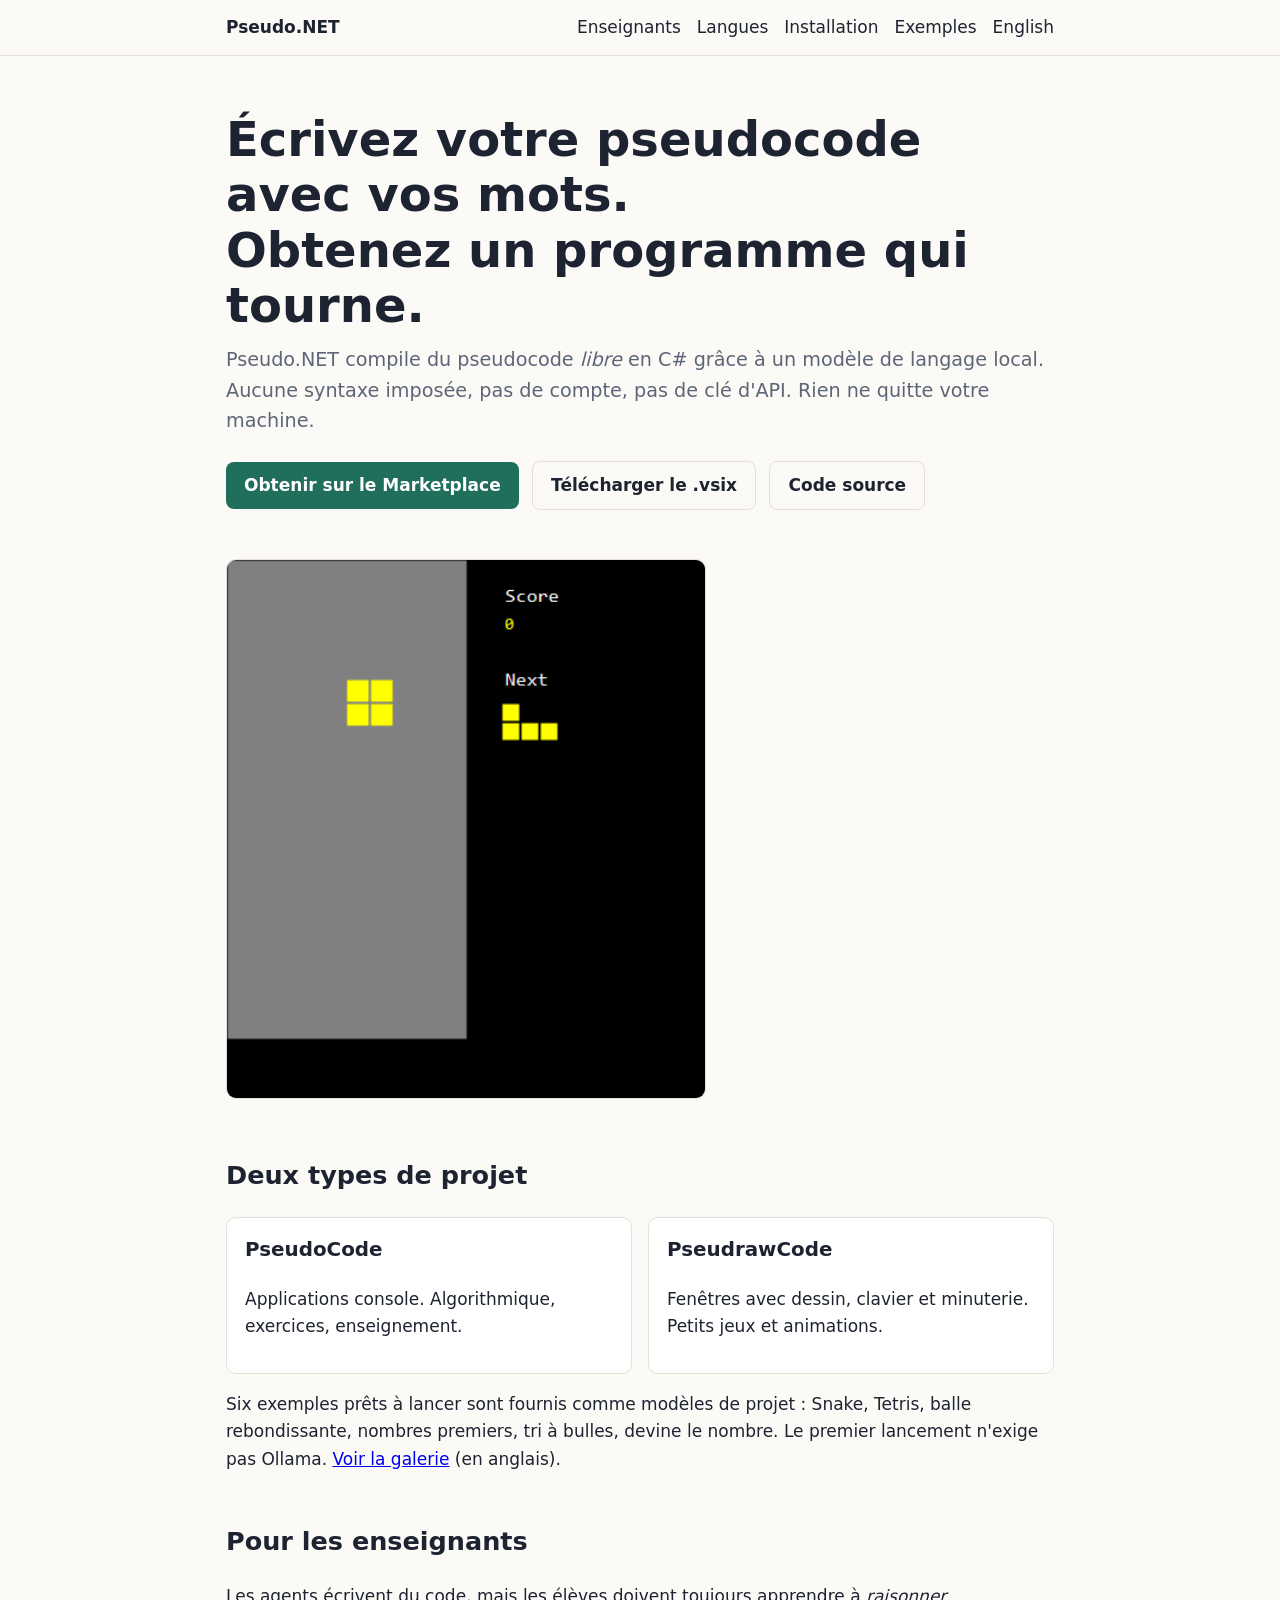
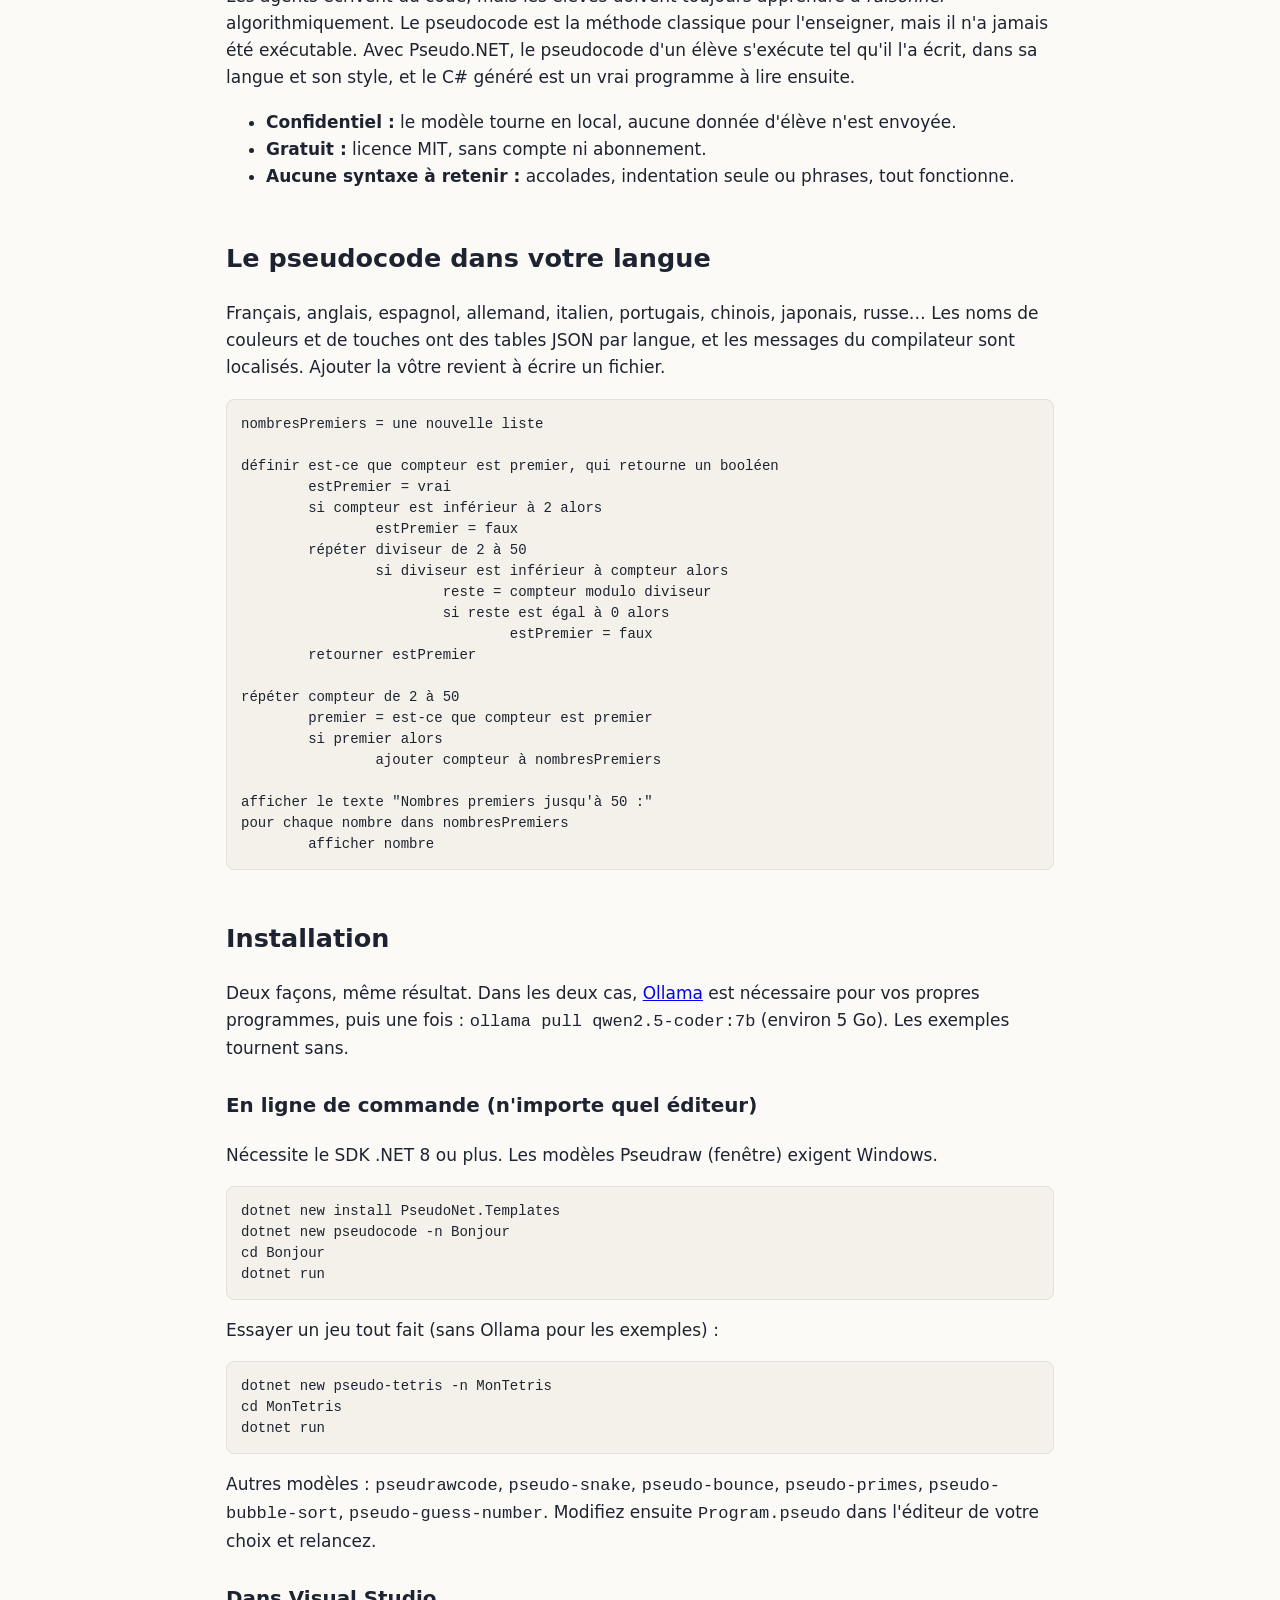
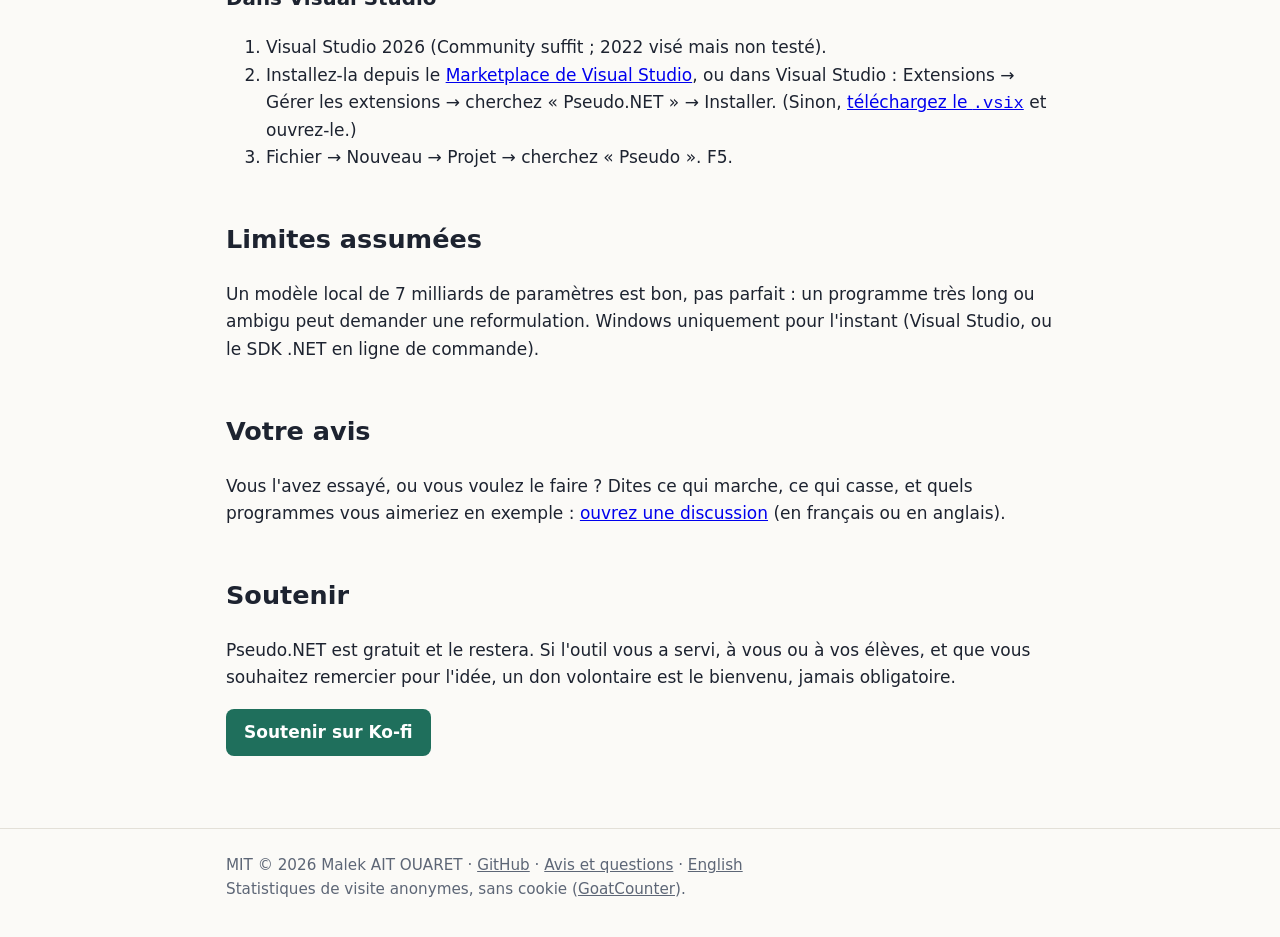
==== commit 2b91371a: "Add a samples gallery (pseudocode, result and generated C# for the six samples) Co-Authored-By: Clau" ====
--- a/fr/index.html
+++ b/fr/index.html
@@ -10,7 +10,7 @@
 <body>
 <header class="top"><div class="wrap">
   <a class="brand" href="./">Pseudo.NET</a>
-  <nav><a href="#enseignants">Enseignants</a><a href="#langues">Langues</a><a href="#installation">Installation</a><a href="../">English</a></nav>
+  <nav><a href="#enseignants">Enseignants</a><a href="#langues">Langues</a><a href="#installation">Installation</a><a href="../gallery/">Exemples</a><a href="../">English</a></nav>
 </div></header>
 
 <main class="wrap">
@@ -29,7 +29,7 @@
     <div class="card"><h3>PseudoCode</h3><p>Applications console. Algorithmique, exercices, enseignement.</p></div>
     <div class="card"><h3>PseudrawCode</h3><p>Fenêtres avec dessin, clavier et minuterie. Petits jeux et animations.</p></div>
   </div>
-  <p>Six exemples prêts à lancer sont fournis comme modèles de projet : Snake, Tetris, balle rebondissante, nombres premiers, tri à bulles, devine le nombre. Le premier lancement n'exige pas Ollama.</p>
+  <p>Six exemples prêts à lancer sont fournis comme modèles de projet : Snake, Tetris, balle rebondissante, nombres premiers, tri à bulles, devine le nombre. Le premier lancement n'exige pas Ollama. <a href="../gallery/">Voir la galerie</a> (en anglais).</p>
 
   <h2 id="enseignants">Pour les enseignants</h2>
   <p>Les agents écrivent du code, mais les élèves doivent toujours apprendre à <em>raisonner</em> algorithmiquement. Le pseudocode est la méthode classique pour l'enseigner, mais il n'a jamais été exécutable. Avec Pseudo.NET, le pseudocode d'un élève s'exécute tel qu'il l'a écrit, dans sa langue et son style, et le C# généré est un vrai programme à lire ensuite.</p>
--- a/style.css
+++ b/style.css
@@ -35,3 +35,15 @@
 footer { margin-top: 64px; border-top: 1px solid var(--border); padding: 24px 0 40px; color: var(--muted); font-size: 0.95rem; }
 footer a { color: var(--muted); }
 h3 { margin-top: 28px; }
+
+/* gallery */
+.sample { margin: 56px 0; }
+.two { display: grid; grid-template-columns: repeat(auto-fit, minmax(300px, 1fr)); gap: 20px; align-items: start; }
+.two h3 { margin: 0 0 8px; font-size: 1rem; color: var(--muted); font-weight: 600; }
+.two pre { margin: 0 0 8px; font-size: 13px; }
+.note { color: var(--muted); font-size: 0.9rem; margin: 6px 0 0; }
+pre.out { background: #0e1116; color: #d6e2ee; border-color: #2a303c; }
+details { margin: 8px 0; }
+details > summary { cursor: pointer; color: var(--accent); font-weight: 600; margin: 6px 0; }
+details.cs { margin-top: 16px; }
+details pre { max-height: 520px; overflow: auto; }
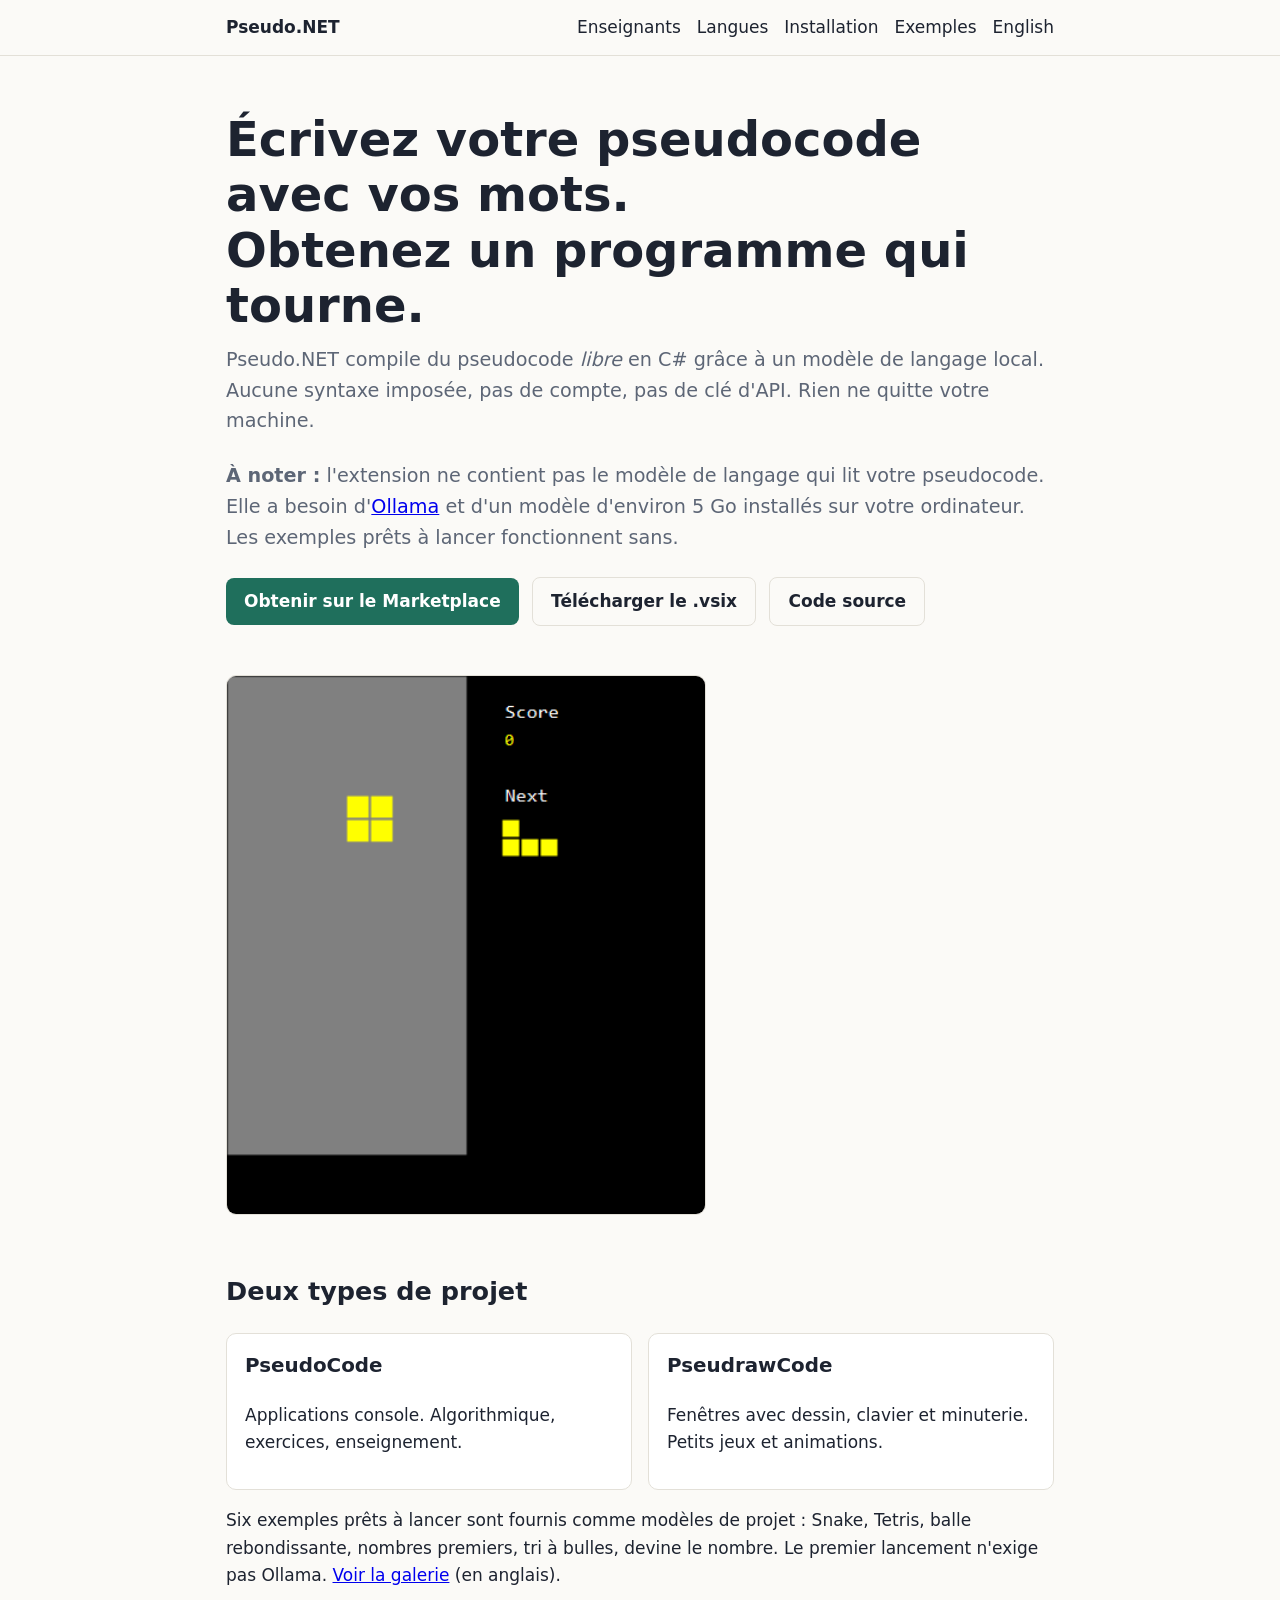
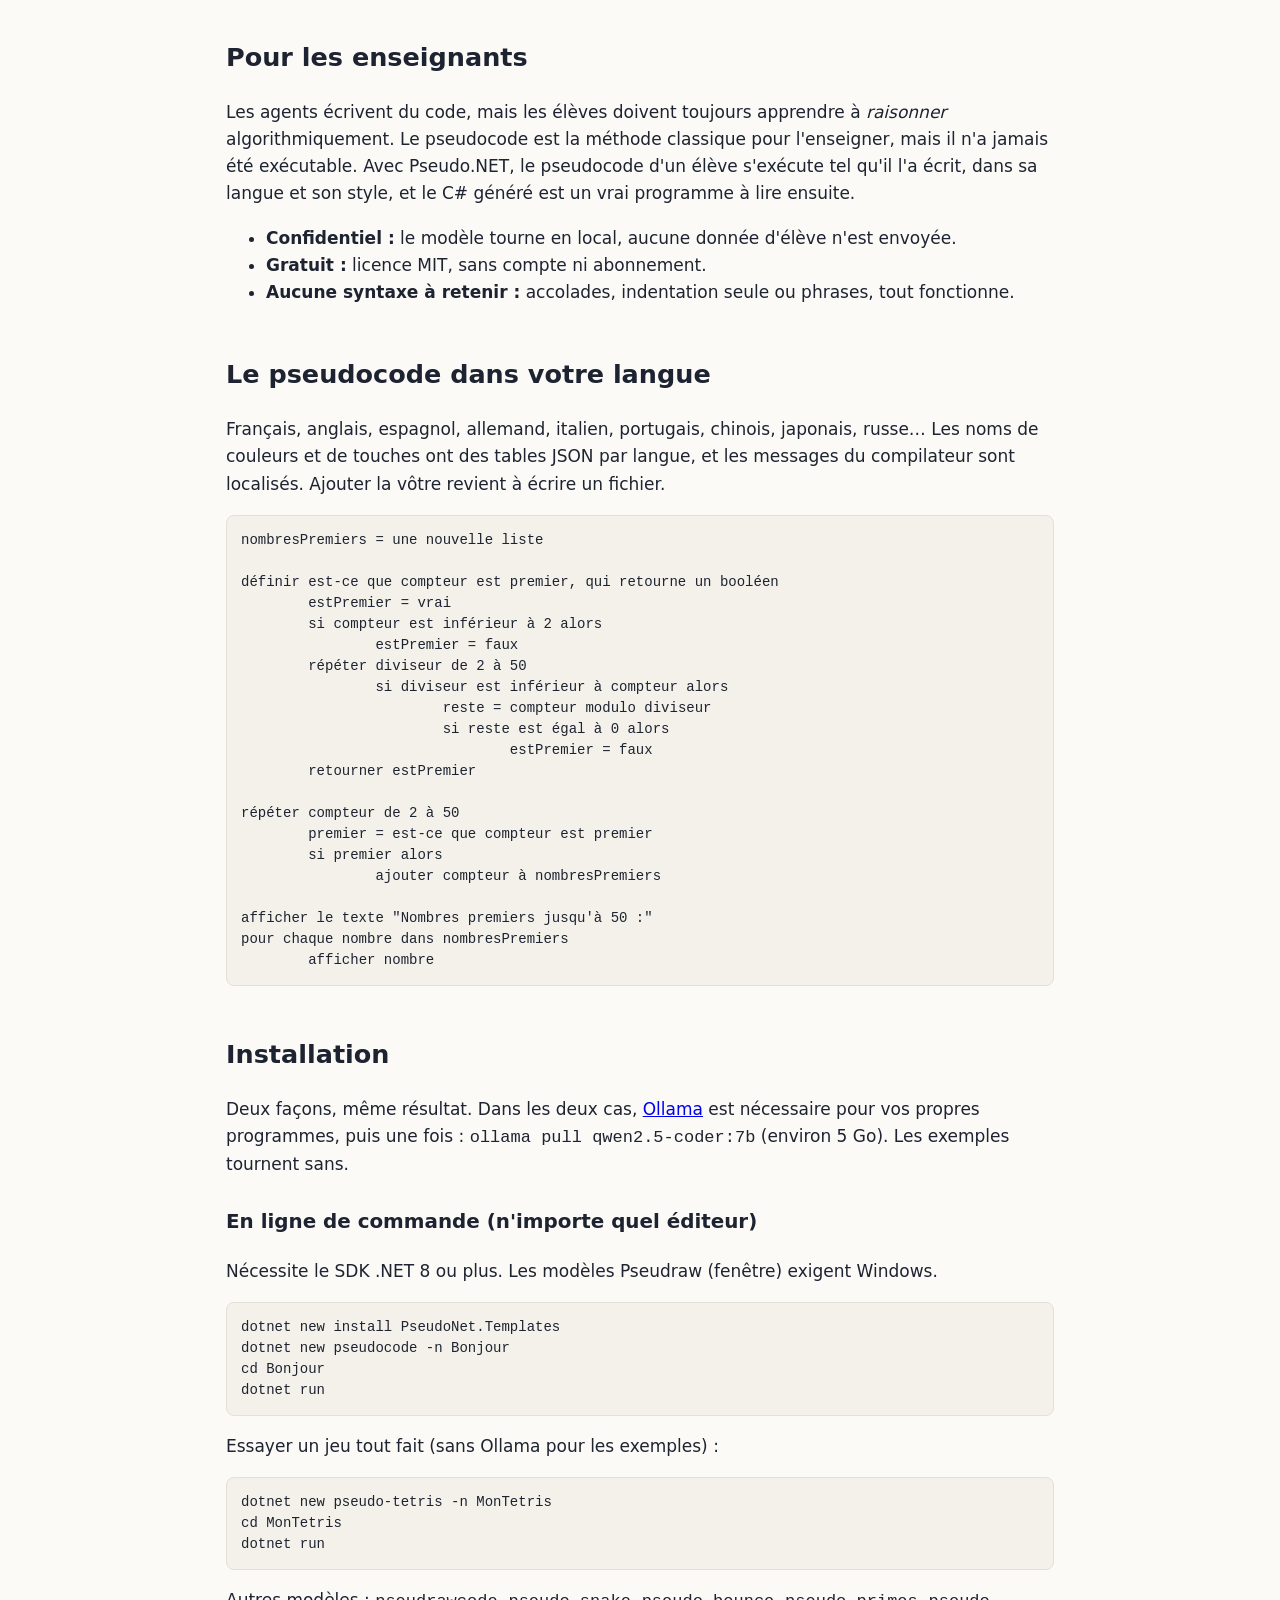
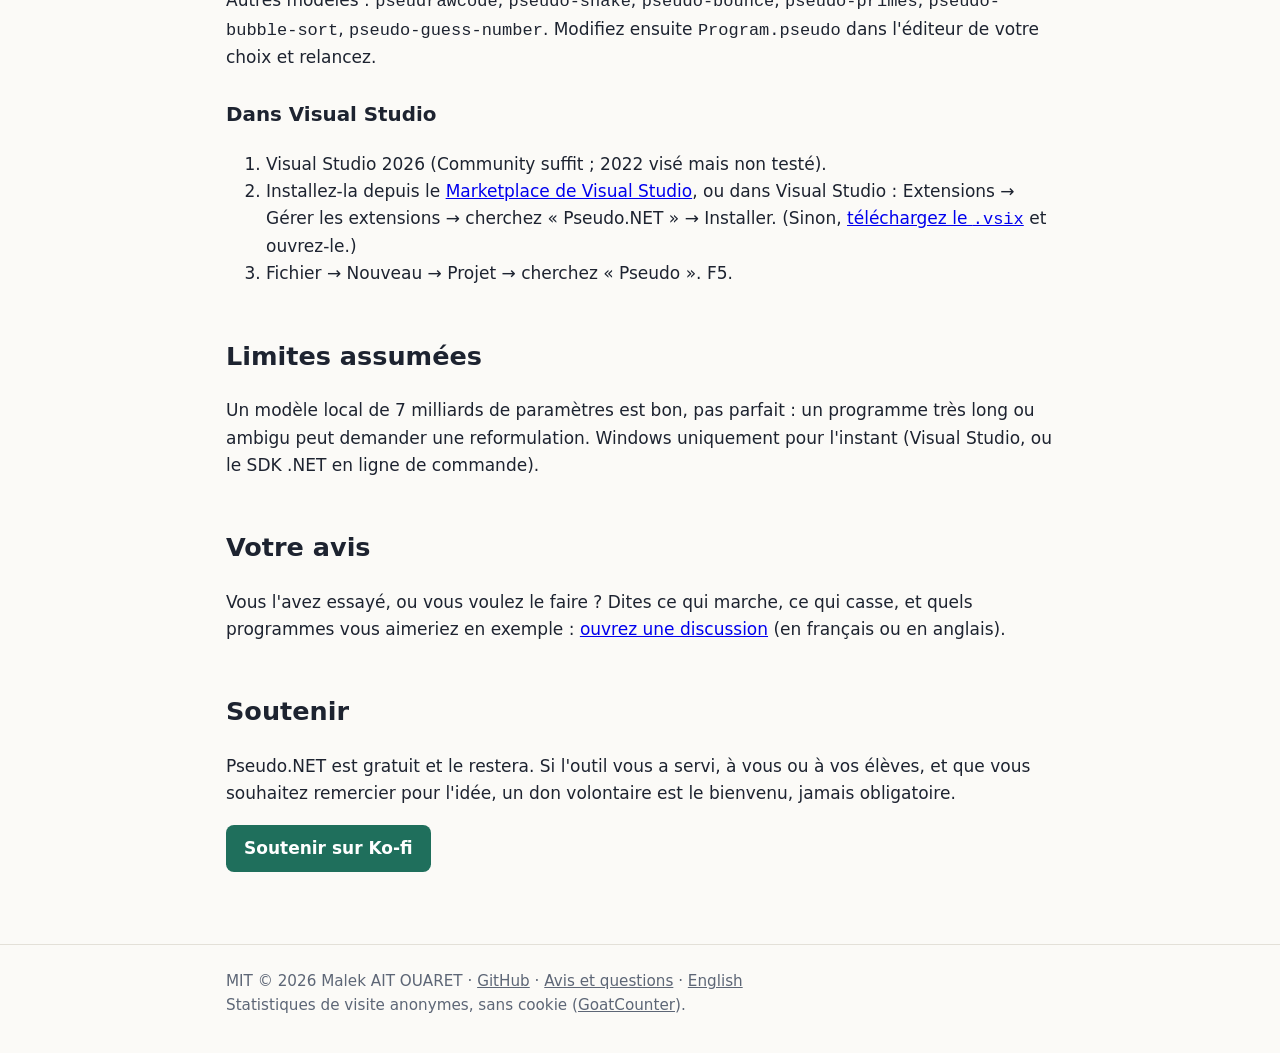
==== commit 40099220: "Say upfront that the language model (Ollama) is a separate install Co-Authored-By: Claude Sonnet 5.5" ====
--- a/fr/index.html
+++ b/fr/index.html
@@ -1,6 +1,7 @@
 <!doctype html>
 <html lang="fr">
 <head>
+  <meta name="google-site-verification" content="zcmhkbzdsMxcxtJKiwlT8Vcra3Q5Eun0EW5QWF92tkA" />
 <meta charset="utf-8">
 <meta name="viewport" content="width=device-width, initial-scale=1">
 <title>Pseudo.NET</title>
@@ -17,6 +18,7 @@
   <section class="hero">
     <h1>Écrivez votre pseudocode avec vos mots.<br>Obtenez un programme qui tourne.</h1>
     <p class="lead">Pseudo.NET compile du pseudocode <em>libre</em> en C# grâce à un modèle de langage local. Aucune syntaxe imposée, pas de compte, pas de clé d'API. Rien ne quitte votre machine.</p>
+    <p class="lead"><strong>À noter :</strong> l'extension ne contient pas le modèle de langage qui lit votre pseudocode. Elle a besoin d'<a href="https://ollama.com">Ollama</a> et d'un modèle d'environ 5&nbsp;Go installés sur votre ordinateur. Les exemples prêts à lancer fonctionnent sans.</p>
     <a class="btn" href="https://marketplace.visualstudio.com/items?itemName=pseudonet-lang.pseudonet">Obtenir sur le Marketplace</a>
     <a class="btn alt" href="https://github.com/pseudonet-lang/pseudonet/releases/latest/download/PseudoNet.Vsix.vsix">Télécharger le .vsix</a>
     <a class="btn alt" href="https://github.com/pseudonet-lang/pseudonet">Code source</a>
